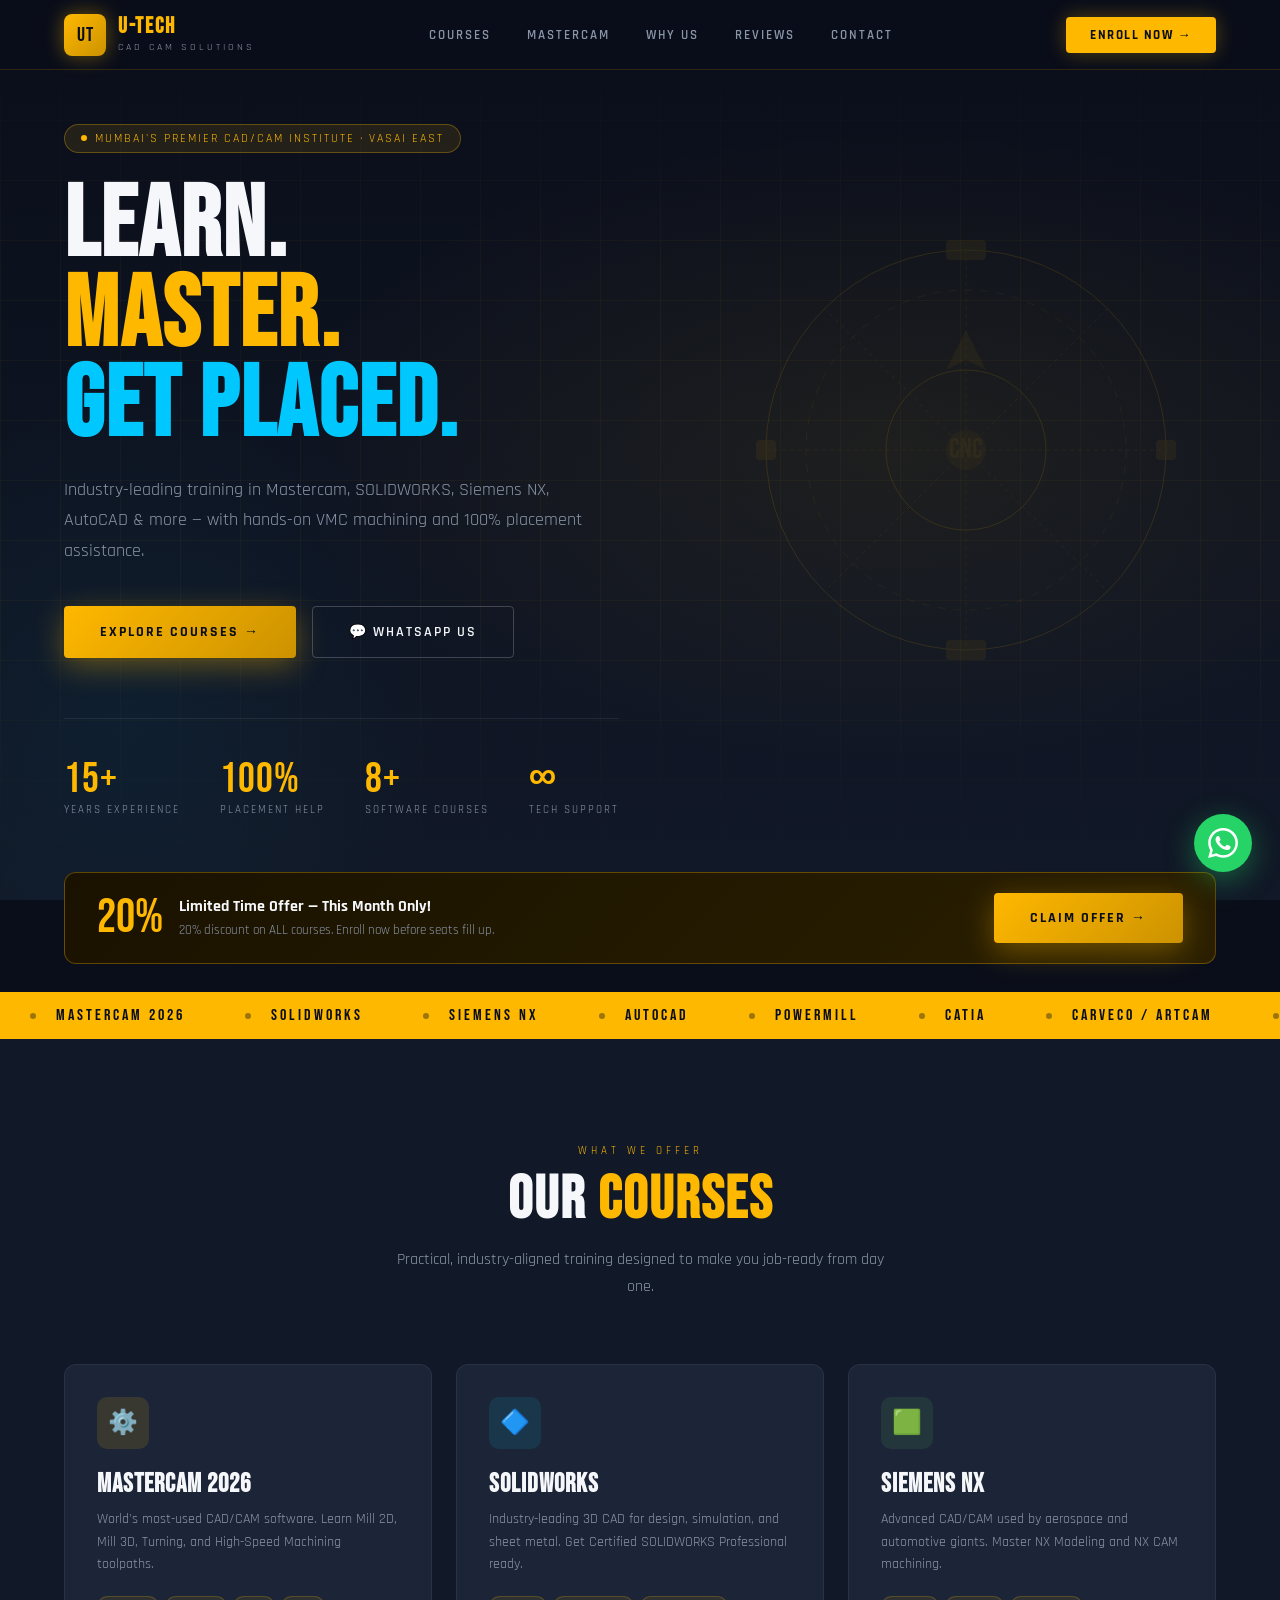
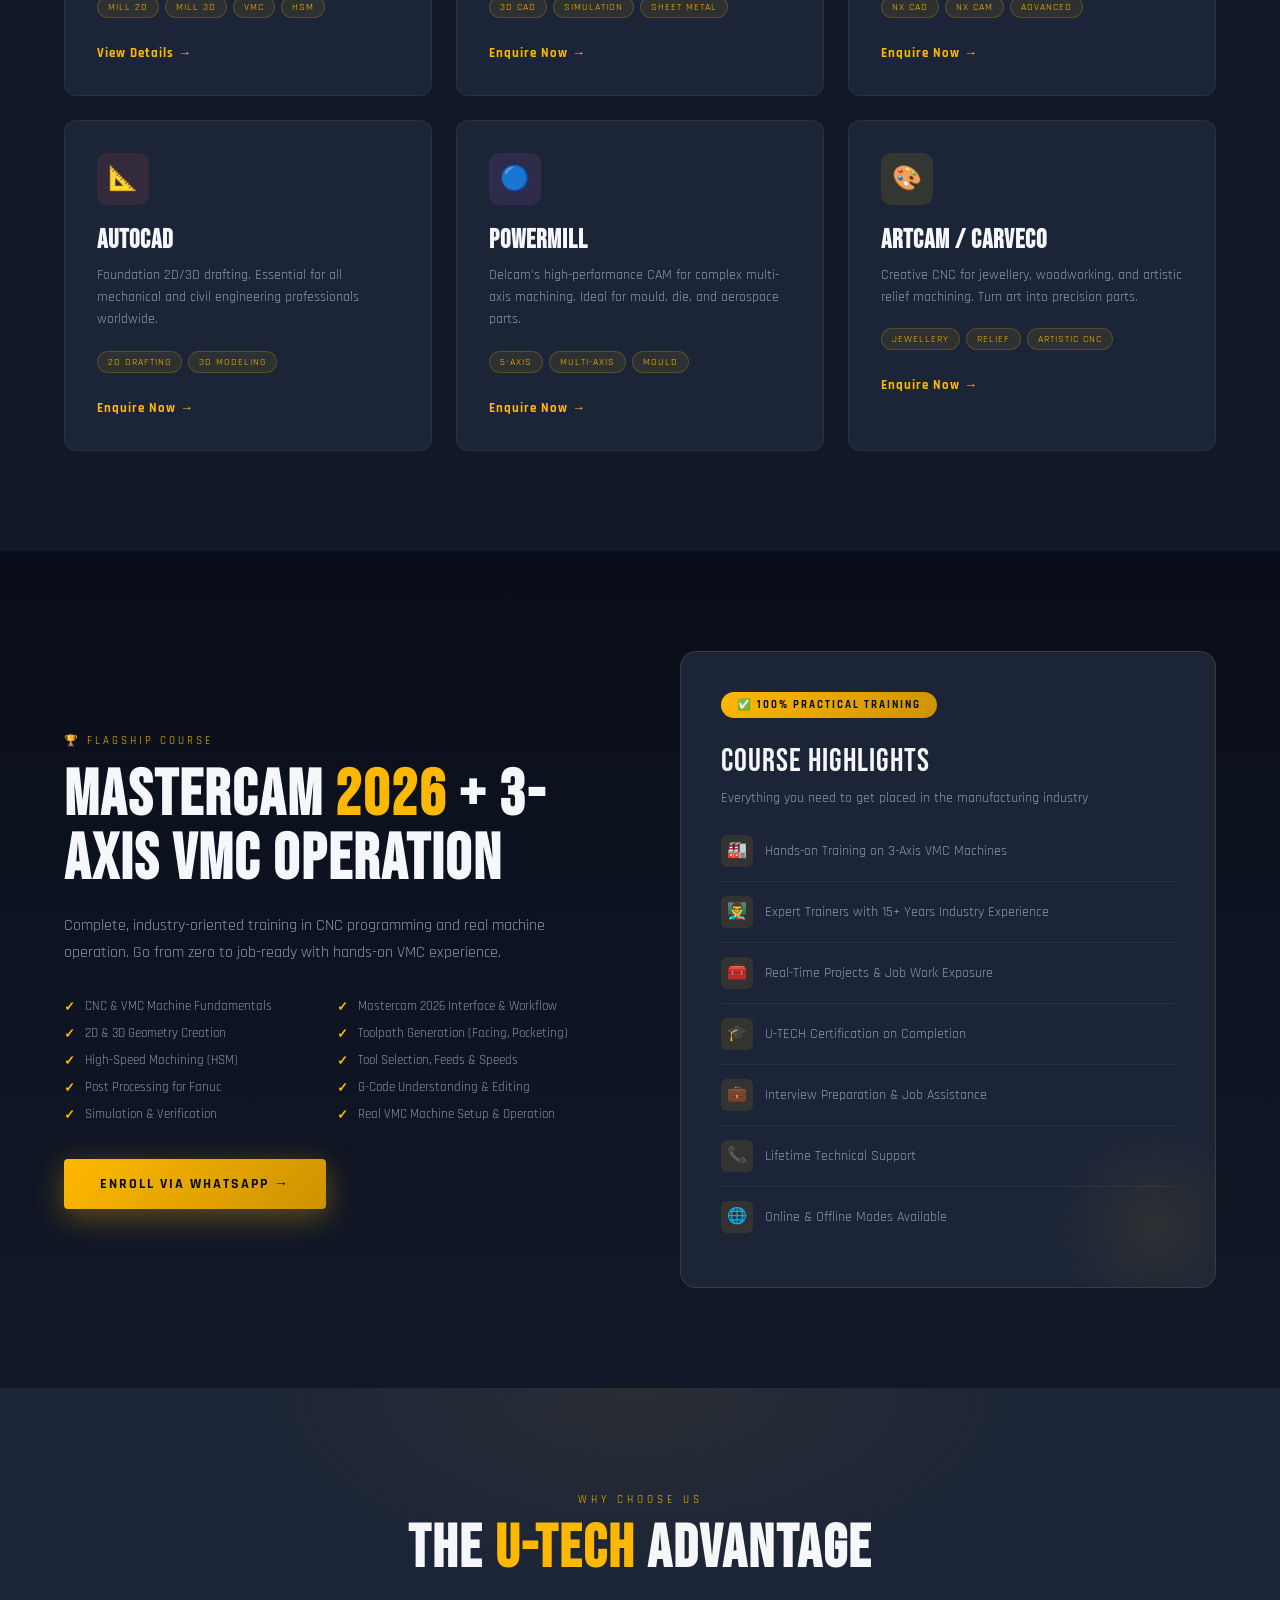
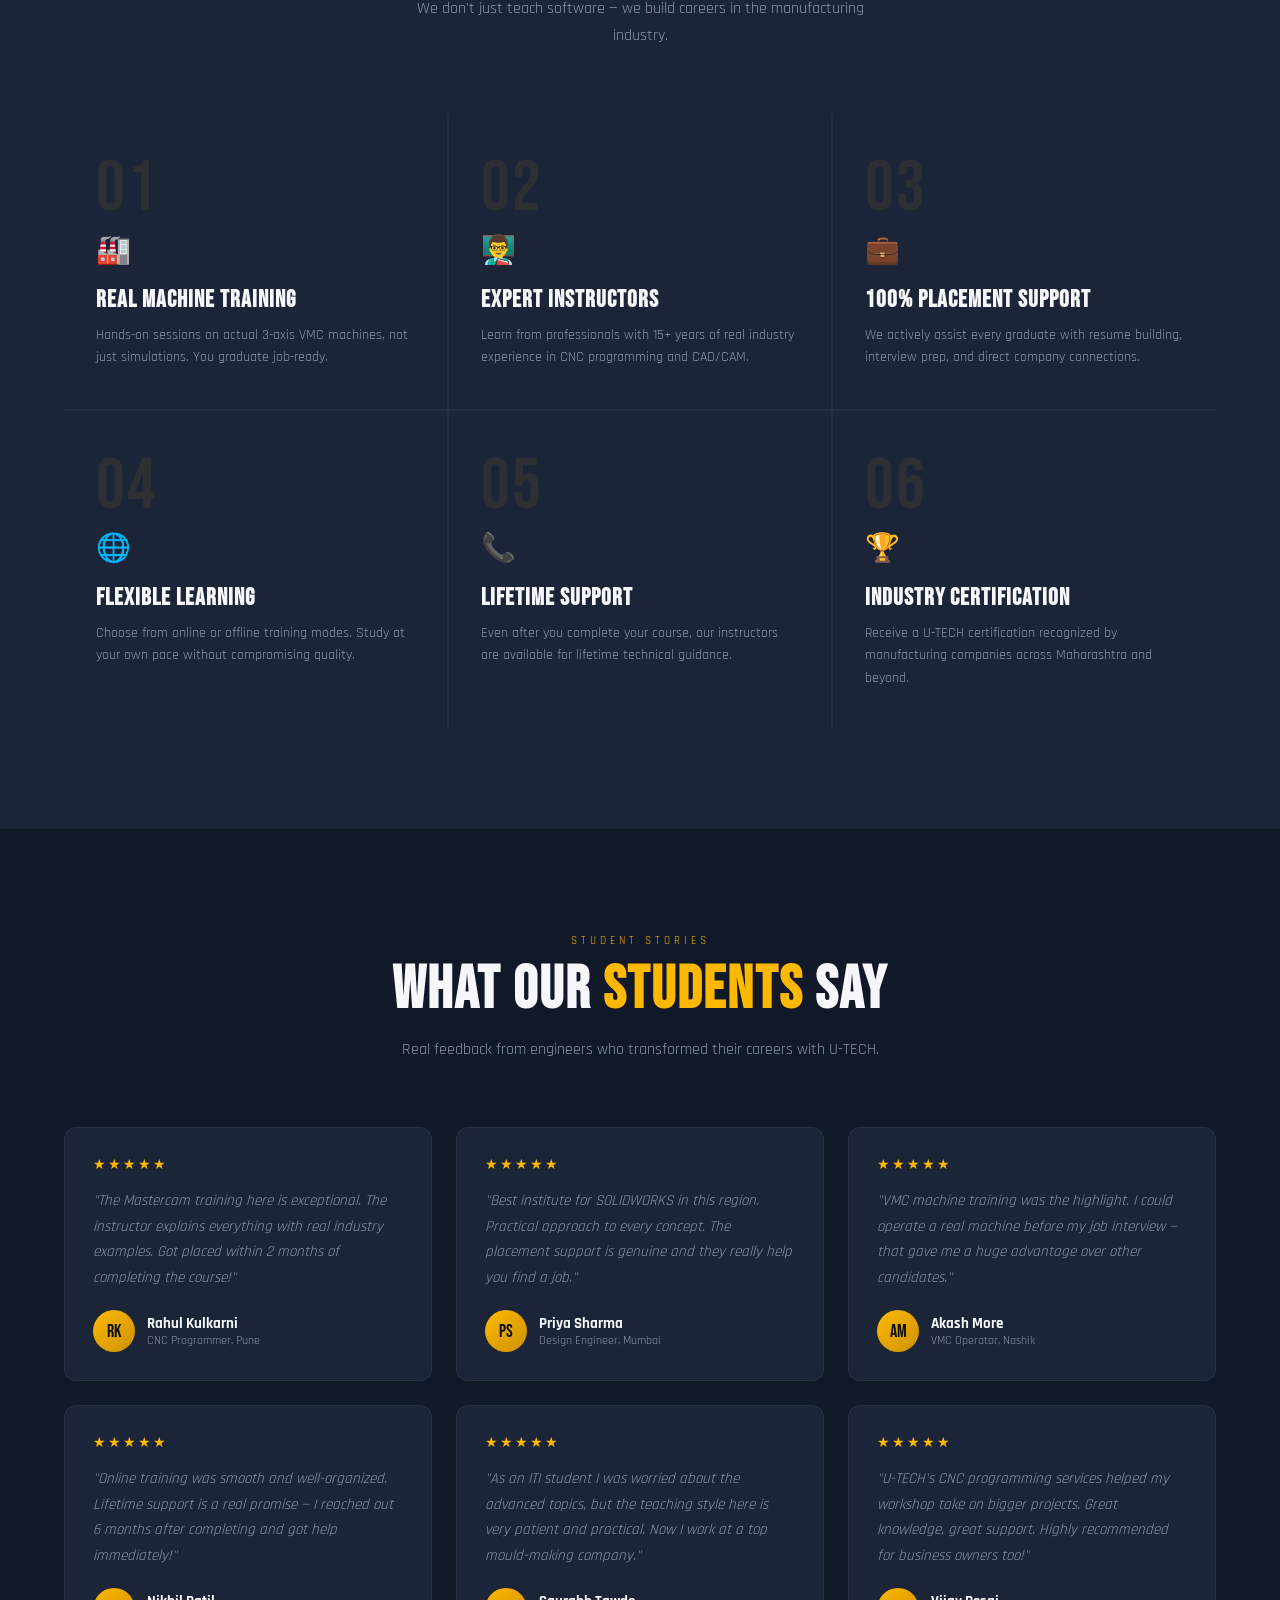
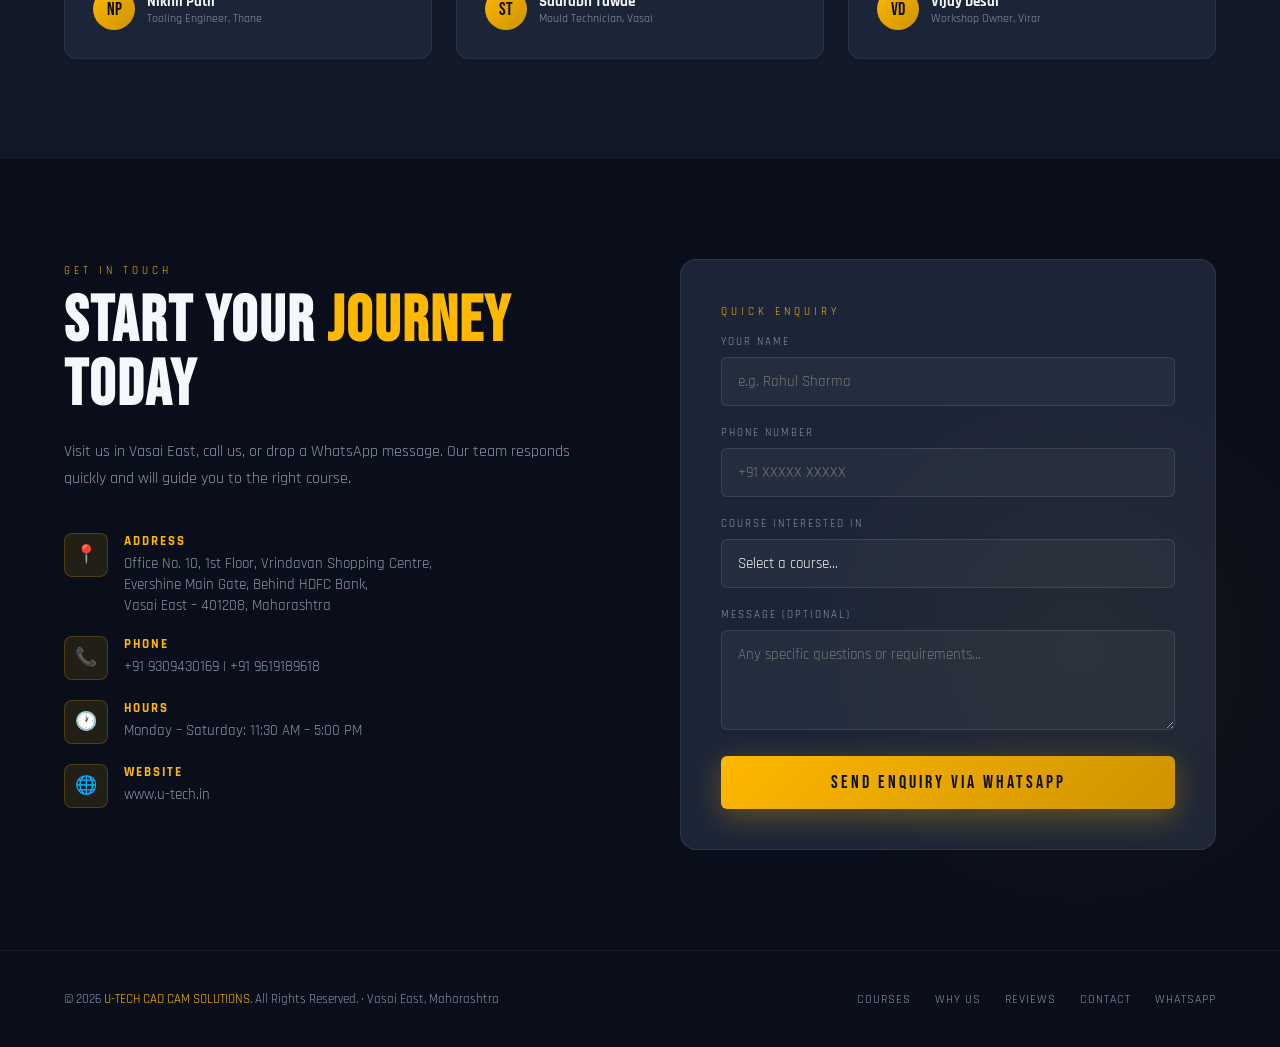
==== index.html @ 28b15235 "Add files via upload" ====
<!DOCTYPE html>
<html lang="en">
<head>
<meta charset="UTF-8">
<meta name="viewport" content="width=device-width, initial-scale=1.0">
<title>U-TECH CAD CAM SOLUTIONS | Learn. Master. Get Placed.</title>
<link href="https://fonts.googleapis.com/css2?family=Bebas+Neue&family=Rajdhani:wght@400;500;600;700&family=Inter:wght@300;400;500&display=swap" rel="stylesheet">
<style>
  :root {
    --gold: #FFB800;
    --gold-light: #FFD460;
    --gold-dark: #CC9200;
    --navy: #0A0E1A;
    --navy-mid: #111827;
    --navy-light: #1C2537;
    --steel: #2A3550;
    --white: #F5F7FA;
    --gray: #8A96A8;
    --accent: #00C8FF;
  }

  *, *::before, *::after { margin: 0; padding: 0; box-sizing: border-box; }

  html { scroll-behavior: smooth; }

  body {
    background: var(--navy);
    color: var(--white);
    font-family: 'Rajdhani', sans-serif;
    overflow-x: hidden;
  }

  /* ── NOISE OVERLAY ── */
  body::before {
    content: '';
    position: fixed;
    inset: 0;
    background-image: url("data:image/svg+xml,%3Csvg viewBox='0 0 200 200' xmlns='http://www.w3.org/2000/svg'%3E%3Cfilter id='n'%3E%3CfeTurbulence type='fractalNoise' baseFrequency='0.9' numOctaves='4' stitchTiles='stitch'/%3E%3C/filter%3E%3Crect width='100%25' height='100%25' filter='url(%23n)' opacity='0.04'/%3E%3C/svg%3E");
    pointer-events: none;
    z-index: 0;
    opacity: 0.4;
  }

  /* ── NAV ── */
  nav {
    position: fixed;
    top: 0; left: 0; right: 0;
    z-index: 1000;
    display: flex;
    align-items: center;
    justify-content: space-between;
    padding: 0 5%;
    height: 70px;
    background: rgba(10,14,26,0.92);
    backdrop-filter: blur(16px);
    border-bottom: 1px solid rgba(255,184,0,0.15);
  }

  .nav-logo {
    display: flex;
    align-items: center;
    gap: 12px;
    text-decoration: none;
  }

  .logo-icon {
    width: 42px; height: 42px;
    background: linear-gradient(135deg, var(--gold), var(--gold-dark));
    border-radius: 8px;
    display: flex; align-items: center; justify-content: center;
    font-family: 'Bebas Neue', sans-serif;
    font-size: 20px;
    color: var(--navy);
    letter-spacing: 1px;
    box-shadow: 0 0 20px rgba(255,184,0,0.4);
  }

  .logo-text { line-height: 1; }
  .logo-text strong {
    display: block;
    font-family: 'Bebas Neue', sans-serif;
    font-size: 22px;
    color: var(--gold);
    letter-spacing: 2px;
  }
  .logo-text span {
    font-size: 10px;
    color: var(--gray);
    letter-spacing: 3px;
    text-transform: uppercase;
  }

  .nav-links {
    display: flex;
    gap: 36px;
    list-style: none;
  }

  .nav-links a {
    color: var(--gray);
    text-decoration: none;
    font-size: 13px;
    font-weight: 600;
    letter-spacing: 2px;
    text-transform: uppercase;
    transition: color 0.3s;
    position: relative;
  }

  .nav-links a::after {
    content: '';
    position: absolute;
    bottom: -4px; left: 0; right: 0;
    height: 1px;
    background: var(--gold);
    transform: scaleX(0);
    transition: transform 0.3s;
  }

  .nav-links a:hover { color: var(--gold); }
  .nav-links a:hover::after { transform: scaleX(1); }

  .nav-cta {
    background: var(--gold);
    color: var(--navy);
    padding: 10px 24px;
    border-radius: 4px;
    font-weight: 700;
    font-size: 13px;
    letter-spacing: 1.5px;
    text-transform: uppercase;
    text-decoration: none;
    transition: all 0.3s;
    box-shadow: 0 0 20px rgba(255,184,0,0.3);
  }
  .nav-cta:hover {
    background: var(--gold-light);
    box-shadow: 0 0 30px rgba(255,184,0,0.5);
    transform: translateY(-1px);
  }

  /* ── HERO ── */
  .hero {
    min-height: 100vh;
    display: flex;
    align-items: center;
    position: relative;
    overflow: hidden;
    padding: 100px 5% 60px;
  }

  .hero-bg {
    position: absolute;
    inset: 0;
    background:
      radial-gradient(ellipse 80% 60% at 70% 50%, rgba(255,184,0,0.07) 0%, transparent 60%),
      radial-gradient(ellipse 50% 80% at 10% 80%, rgba(0,200,255,0.05) 0%, transparent 50%),
      linear-gradient(180deg, var(--navy) 0%, var(--navy-mid) 100%);
  }

  .hero-grid {
    position: absolute;
    inset: 0;
    background-image:
      linear-gradient(rgba(255,184,0,0.04) 1px, transparent 1px),
      linear-gradient(90deg, rgba(255,184,0,0.04) 1px, transparent 1px);
    background-size: 60px 60px;
    mask-image: linear-gradient(180deg, transparent 0%, black 30%, black 70%, transparent 100%);
  }

  /* Floating CNC shape */
  .hero-shape {
    position: absolute;
    right: 5%;
    top: 50%;
    transform: translateY(-50%);
    width: 500px;
    height: 500px;
    opacity: 0.12;
    animation: floatShape 8s ease-in-out infinite;
  }

  @keyframes floatShape {
    0%, 100% { transform: translateY(-50%) rotate(0deg); }
    50% { transform: translateY(-53%) rotate(2deg); }
  }

  .hero-content { position: relative; z-index: 2; max-width: 700px; }

  .hero-badge {
    display: inline-flex;
    align-items: center;
    gap: 8px;
    background: rgba(255,184,0,0.1);
    border: 1px solid rgba(255,184,0,0.3);
    padding: 6px 16px;
    border-radius: 100px;
    font-size: 12px;
    color: var(--gold);
    letter-spacing: 2px;
    text-transform: uppercase;
    margin-bottom: 28px;
    animation: fadeSlideUp 0.8s ease both;
  }

  .badge-dot {
    width: 6px; height: 6px;
    background: var(--gold);
    border-radius: 50%;
    animation: pulse 2s ease infinite;
  }

  @keyframes pulse {
    0%, 100% { opacity: 1; transform: scale(1); }
    50% { opacity: 0.5; transform: scale(1.5); }
  }

  .hero h1 {
    font-family: 'Bebas Neue', sans-serif;
    font-size: clamp(56px, 8vw, 100px);
    line-height: 0.9;
    letter-spacing: 2px;
    margin-bottom: 24px;
    animation: fadeSlideUp 0.8s 0.2s ease both;
  }

  .hero h1 .line-gold { color: var(--gold); }
  .hero h1 .line-accent { color: var(--accent); }

  .hero-sub {
    font-size: 18px;
    font-weight: 400;
    color: var(--gray);
    line-height: 1.7;
    max-width: 520px;
    margin-bottom: 40px;
    animation: fadeSlideUp 0.8s 0.4s ease both;
  }

  .hero-actions {
    display: flex;
    gap: 16px;
    flex-wrap: wrap;
    animation: fadeSlideUp 0.8s 0.6s ease both;
  }

  .btn-primary {
    background: linear-gradient(135deg, var(--gold), var(--gold-dark));
    color: var(--navy);
    padding: 16px 36px;
    border-radius: 4px;
    font-weight: 700;
    font-size: 14px;
    letter-spacing: 2px;
    text-transform: uppercase;
    text-decoration: none;
    transition: all 0.3s;
    box-shadow: 0 8px 30px rgba(255,184,0,0.35);
    display: inline-flex;
    align-items: center;
    gap: 8px;
  }

  .btn-primary:hover {
    transform: translateY(-2px);
    box-shadow: 0 12px 40px rgba(255,184,0,0.5);
  }

  .btn-outline {
    border: 1px solid rgba(255,255,255,0.2);
    color: var(--white);
    padding: 16px 36px;
    border-radius: 4px;
    font-weight: 600;
    font-size: 14px;
    letter-spacing: 2px;
    text-transform: uppercase;
    text-decoration: none;
    transition: all 0.3s;
    display: inline-flex;
    align-items: center;
    gap: 8px;
  }

  .btn-outline:hover {
    border-color: var(--gold);
    color: var(--gold);
    transform: translateY(-2px);
  }

  .hero-stats {
    display: flex;
    gap: 40px;
    margin-top: 60px;
    padding-top: 40px;
    border-top: 1px solid rgba(255,255,255,0.08);
    animation: fadeSlideUp 0.8s 0.8s ease both;
  }

  .stat { line-height: 1; }
  .stat-num {
    font-family: 'Bebas Neue', sans-serif;
    font-size: 42px;
    color: var(--gold);
    letter-spacing: 1px;
  }
  .stat-label {
    font-size: 11px;
    color: var(--gray);
    letter-spacing: 2px;
    text-transform: uppercase;
    margin-top: 4px;
  }

  @keyframes fadeSlideUp {
    from { opacity: 0; transform: translateY(30px); }
    to { opacity: 1; transform: translateY(0); }
  }

  /* ── MARQUEE ── */
  .marquee-bar {
    background: var(--gold);
    padding: 14px 0;
    overflow: hidden;
    position: relative;
    z-index: 1;
  }

  .marquee-track {
    display: flex;
    gap: 0;
    animation: marquee 20s linear infinite;
    width: max-content;
  }

  .marquee-item {
    display: flex;
    align-items: center;
    gap: 20px;
    padding: 0 30px;
    font-family: 'Bebas Neue', sans-serif;
    font-size: 16px;
    color: var(--navy);
    letter-spacing: 3px;
    white-space: nowrap;
  }

  .marquee-dot { width: 6px; height: 6px; background: var(--navy); border-radius: 50%; opacity: 0.4; }

  @keyframes marquee {
    from { transform: translateX(0); }
    to { transform: translateX(-50%); }
  }

  /* ── SECTION BASE ── */
  section { position: relative; z-index: 1; }

  .section-header {
    text-align: center;
    margin-bottom: 64px;
  }

  .section-tag {
    display: inline-block;
    font-size: 11px;
    letter-spacing: 4px;
    text-transform: uppercase;
    color: var(--gold);
    margin-bottom: 12px;
  }

  .section-title {
    font-family: 'Bebas Neue', sans-serif;
    font-size: clamp(36px, 5vw, 60px);
    letter-spacing: 2px;
    line-height: 1;
  }

  .section-title span { color: var(--gold); }

  .section-sub {
    font-size: 16px;
    color: var(--gray);
    max-width: 500px;
    margin: 16px auto 0;
    line-height: 1.7;
  }

  /* ── COURSES ── */
  #courses {
    padding: 100px 5%;
    background: var(--navy-mid);
  }

  .courses-grid {
    display: grid;
    grid-template-columns: repeat(auto-fill, minmax(320px, 1fr));
    gap: 24px;
  }

  .course-card {
    background: var(--navy-light);
    border: 1px solid rgba(255,255,255,0.06);
    border-radius: 12px;
    padding: 32px;
    transition: all 0.4s;
    position: relative;
    overflow: hidden;
    cursor: pointer;
  }

  .course-card::before {
    content: '';
    position: absolute;
    top: 0; left: 0; right: 0;
    height: 2px;
    background: linear-gradient(90deg, var(--gold), var(--accent));
    transform: scaleX(0);
    transform-origin: left;
    transition: transform 0.4s;
  }

  .course-card:hover {
    border-color: rgba(255,184,0,0.2);
    transform: translateY(-6px);
    box-shadow: 0 20px 60px rgba(0,0,0,0.4);
  }

  .course-card:hover::before { transform: scaleX(1); }

  .course-icon {
    width: 52px; height: 52px;
    border-radius: 10px;
    display: flex; align-items: center; justify-content: center;
    font-size: 24px;
    margin-bottom: 20px;
  }

  .course-card h3 {
    font-family: 'Bebas Neue', sans-serif;
    font-size: 26px;
    letter-spacing: 1px;
    margin-bottom: 8px;
    color: var(--white);
  }

  .course-card p {
    font-size: 14px;
    color: var(--gray);
    line-height: 1.6;
    margin-bottom: 20px;
  }

  .course-tags {
    display: flex;
    flex-wrap: wrap;
    gap: 6px;
    margin-bottom: 24px;
  }

  .tag {
    font-size: 10px;
    letter-spacing: 1px;
    padding: 4px 10px;
    border-radius: 100px;
    background: rgba(255,184,0,0.08);
    color: var(--gold);
    border: 1px solid rgba(255,184,0,0.2);
    text-transform: uppercase;
  }

  .course-link {
    display: inline-flex;
    align-items: center;
    gap: 6px;
    font-size: 13px;
    font-weight: 700;
    color: var(--gold);
    text-decoration: none;
    letter-spacing: 1px;
    transition: gap 0.3s;
  }

  .course-link:hover { gap: 10px; }

  /* ── FEATURED COURSE ── */
  #featured {
    padding: 100px 5%;
    background: linear-gradient(180deg, var(--navy) 0%, var(--navy-mid) 100%);
  }

  .featured-inner {
    display: grid;
    grid-template-columns: 1fr 1fr;
    gap: 80px;
    align-items: center;
  }

  .featured-left { }

  .featured-label {
    display: inline-flex;
    align-items: center;
    gap: 8px;
    font-size: 11px;
    letter-spacing: 3px;
    color: var(--gold);
    text-transform: uppercase;
    margin-bottom: 16px;
  }

  .featured-left h2 {
    font-family: 'Bebas Neue', sans-serif;
    font-size: clamp(40px, 5vw, 64px);
    line-height: 1;
    letter-spacing: 2px;
    margin-bottom: 20px;
  }

  .featured-left h2 span { color: var(--gold); }

  .featured-left p {
    font-size: 16px;
    color: var(--gray);
    line-height: 1.7;
    margin-bottom: 32px;
  }

  .curriculum {
    display: grid;
    grid-template-columns: 1fr 1fr;
    gap: 10px;
    margin-bottom: 36px;
  }

  .curr-item {
    display: flex;
    align-items: flex-start;
    gap: 10px;
    font-size: 13px;
    color: var(--gray);
  }

  .curr-item::before {
    content: '✓';
    color: var(--gold);
    font-weight: 700;
    flex-shrink: 0;
    margin-top: 1px;
  }

  .featured-right {
    position: relative;
  }

  .feature-card-big {
    background: var(--navy-light);
    border: 1px solid rgba(255,184,0,0.15);
    border-radius: 16px;
    padding: 40px;
    position: relative;
    overflow: hidden;
  }

  .feature-card-big::after {
    content: '';
    position: absolute;
    bottom: -40px; right: -40px;
    width: 200px; height: 200px;
    background: radial-gradient(circle, rgba(255,184,0,0.08) 0%, transparent 70%);
    border-radius: 50%;
  }

  .fcb-badge {
    display: inline-block;
    background: linear-gradient(135deg, var(--gold), var(--gold-dark));
    color: var(--navy);
    font-size: 11px;
    font-weight: 700;
    letter-spacing: 2px;
    padding: 6px 16px;
    border-radius: 100px;
    margin-bottom: 24px;
    text-transform: uppercase;
  }

  .fcb-title {
    font-family: 'Bebas Neue', sans-serif;
    font-size: 32px;
    letter-spacing: 1px;
    margin-bottom: 8px;
  }

  .fcb-sub {
    font-size: 14px;
    color: var(--gray);
    margin-bottom: 28px;
  }

  .features-list { list-style: none; display: flex; flex-direction: column; gap: 14px; }

  .features-list li {
    display: flex;
    align-items: center;
    gap: 12px;
    font-size: 14px;
    color: var(--gray);
    padding-bottom: 14px;
    border-bottom: 1px solid rgba(255,255,255,0.05);
  }

  .features-list li:last-child { border-bottom: none; }

  .feat-icon {
    width: 32px; height: 32px;
    background: rgba(255,184,0,0.1);
    border-radius: 6px;
    display: flex; align-items: center; justify-content: center;
    font-size: 16px;
    flex-shrink: 0;
  }

  /* ── WHY US ── */
  #why {
    padding: 100px 5%;
    background: var(--navy-light);
    position: relative;
    overflow: hidden;
  }

  #why::before {
    content: '';
    position: absolute;
    top: -200px; left: 50%;
    transform: translateX(-50%);
    width: 800px; height: 400px;
    background: radial-gradient(ellipse, rgba(255,184,0,0.06) 0%, transparent 70%);
    pointer-events: none;
  }

  .why-grid {
    display: grid;
    grid-template-columns: repeat(3, 1fr);
    gap: 2px;
    background: rgba(255,255,255,0.04);
    border-radius: 16px;
    overflow: hidden;
  }

  .why-item {
    background: var(--navy-light);
    padding: 40px 32px;
    transition: background 0.3s;
    position: relative;
  }

  .why-item:hover { background: var(--steel); }

  .why-num {
    font-family: 'Bebas Neue', sans-serif;
    font-size: 72px;
    color: rgba(255,184,0,0.08);
    line-height: 1;
    margin-bottom: 8px;
    letter-spacing: 2px;
  }

  .why-icon { font-size: 28px; margin-bottom: 16px; display: block; }

  .why-item h3 {
    font-family: 'Bebas Neue', sans-serif;
    font-size: 24px;
    letter-spacing: 1px;
    margin-bottom: 10px;
    color: var(--white);
  }

  .why-item p { font-size: 14px; color: var(--gray); line-height: 1.6; }

  /* ── TESTIMONIALS ── */
  #reviews {
    padding: 100px 5%;
    background: var(--navy-mid);
  }

  .reviews-grid {
    display: grid;
    grid-template-columns: repeat(auto-fill, minmax(300px, 1fr));
    gap: 24px;
  }

  .review-card {
    background: var(--navy-light);
    border: 1px solid rgba(255,255,255,0.06);
    border-radius: 12px;
    padding: 28px;
    transition: all 0.3s;
  }

  .review-card:hover {
    border-color: rgba(255,184,0,0.15);
    transform: translateY(-4px);
  }

  .review-stars { color: var(--gold); font-size: 14px; margin-bottom: 14px; letter-spacing: 2px; }

  .review-text {
    font-size: 15px;
    color: var(--gray);
    line-height: 1.7;
    margin-bottom: 20px;
    font-style: italic;
  }

  .reviewer {
    display: flex;
    align-items: center;
    gap: 12px;
  }

  .reviewer-avatar {
    width: 42px; height: 42px;
    border-radius: 50%;
    background: linear-gradient(135deg, var(--gold), var(--gold-dark));
    display: flex; align-items: center; justify-content: center;
    font-family: 'Bebas Neue', sans-serif;
    font-size: 18px;
    color: var(--navy);
    flex-shrink: 0;
  }

  .reviewer-name { font-weight: 700; font-size: 15px; }
  .reviewer-role { font-size: 12px; color: var(--gray); }

  /* ── CONTACT ── */
  #contact {
    padding: 100px 5%;
    background: var(--navy);
    position: relative;
    overflow: hidden;
  }

  #contact::before {
    content: '';
    position: absolute;
    bottom: 0; right: -100px;
    width: 600px; height: 600px;
    background: radial-gradient(circle, rgba(255,184,0,0.04) 0%, transparent 70%);
    pointer-events: none;
  }

  .contact-inner {
    display: grid;
    grid-template-columns: 1fr 1fr;
    gap: 80px;
    align-items: start;
  }

  .contact-left h2 {
    font-family: 'Bebas Neue', sans-serif;
    font-size: clamp(40px, 5vw, 64px);
    line-height: 1;
    letter-spacing: 2px;
    margin-bottom: 20px;
  }

  .contact-left h2 span { color: var(--gold); }

  .contact-left p {
    font-size: 16px;
    color: var(--gray);
    line-height: 1.7;
    margin-bottom: 40px;
  }

  .contact-details { display: flex; flex-direction: column; gap: 20px; }

  .contact-item {
    display: flex;
    align-items: flex-start;
    gap: 16px;
  }

  .contact-item-icon {
    width: 44px; height: 44px;
    background: rgba(255,184,0,0.1);
    border: 1px solid rgba(255,184,0,0.2);
    border-radius: 8px;
    display: flex; align-items: center; justify-content: center;
    font-size: 18px;
    flex-shrink: 0;
  }

  .contact-item-text strong {
    display: block;
    font-size: 13px;
    letter-spacing: 2px;
    text-transform: uppercase;
    color: var(--gold);
    margin-bottom: 4px;
  }

  .contact-item-text span {
    font-size: 15px;
    color: var(--gray);
  }

  .contact-form-box {
    background: var(--navy-light);
    border: 1px solid rgba(255,255,255,0.08);
    border-radius: 16px;
    padding: 40px;
  }

  .form-group { margin-bottom: 20px; }

  .form-group label {
    display: block;
    font-size: 11px;
    letter-spacing: 2px;
    text-transform: uppercase;
    color: var(--gray);
    margin-bottom: 8px;
  }

  .form-group input,
  .form-group select,
  .form-group textarea {
    width: 100%;
    background: rgba(255,255,255,0.04);
    border: 1px solid rgba(255,255,255,0.1);
    border-radius: 6px;
    padding: 14px 16px;
    color: var(--white);
    font-family: 'Rajdhani', sans-serif;
    font-size: 15px;
    outline: none;
    transition: border-color 0.3s;
    appearance: none;
  }

  .form-group input:focus,
  .form-group select:focus,
  .form-group textarea:focus {
    border-color: var(--gold);
  }

  .form-group select option { background: var(--navy-mid); }

  .form-group textarea { resize: vertical; min-height: 100px; }

  .form-submit {
    width: 100%;
    background: linear-gradient(135deg, var(--gold), var(--gold-dark));
    color: var(--navy);
    border: none;
    padding: 16px;
    border-radius: 6px;
    font-family: 'Bebas Neue', sans-serif;
    font-size: 18px;
    letter-spacing: 3px;
    cursor: pointer;
    transition: all 0.3s;
    box-shadow: 0 8px 30px rgba(255,184,0,0.3);
  }

  .form-submit:hover {
    transform: translateY(-2px);
    box-shadow: 0 12px 40px rgba(255,184,0,0.5);
  }

  /* ── WHATSAPP FLOAT ── */
  .wa-float {
    position: fixed;
    bottom: 28px; right: 28px;
    z-index: 999;
    width: 58px; height: 58px;
    background: #25D366;
    border-radius: 50%;
    display: flex; align-items: center; justify-content: center;
    box-shadow: 0 8px 30px rgba(37,211,102,0.4);
    text-decoration: none;
    transition: all 0.3s;
    animation: waPulse 2s ease infinite;
  }

  .wa-float:hover {
    transform: scale(1.1);
    box-shadow: 0 12px 40px rgba(37,211,102,0.6);
  }

  @keyframes waPulse {
    0%, 100% { box-shadow: 0 8px 30px rgba(37,211,102,0.4); }
    50% { box-shadow: 0 8px 40px rgba(37,211,102,0.7); }
  }

  .wa-float svg { width: 30px; height: 30px; fill: white; }

  /* ── OFFER BANNER ── */
  .offer-banner {
    background: linear-gradient(135deg, #1a1200, #2a1f00);
    border: 1px solid rgba(255,184,0,0.3);
    border-radius: 12px;
    padding: 20px 32px;
    display: flex;
    align-items: center;
    justify-content: space-between;
    gap: 20px;
    margin: 0 5% 0;
    position: relative;
    z-index: 2;
    transform: translateY(-28px);
    flex-wrap: wrap;
  }

  .offer-text {
    display: flex;
    align-items: center;
    gap: 16px;
  }

  .offer-pct {
    font-family: 'Bebas Neue', sans-serif;
    font-size: 48px;
    color: var(--gold);
    line-height: 1;
  }

  .offer-desc strong {
    display: block;
    font-size: 16px;
    font-weight: 700;
    margin-bottom: 2px;
  }

  .offer-desc span { font-size: 13px; color: var(--gray); }

  /* ── FOOTER ── */
  footer {
    background: var(--navy);
    border-top: 1px solid rgba(255,255,255,0.06);
    padding: 40px 5%;
    display: flex;
    align-items: center;
    justify-content: space-between;
    flex-wrap: wrap;
    gap: 20px;
  }

  .footer-copy { font-size: 13px; color: var(--gray); }
  .footer-copy span { color: var(--gold); }

  .footer-links {
    display: flex;
    gap: 24px;
  }

  .footer-links a {
    font-size: 12px;
    color: var(--gray);
    text-decoration: none;
    letter-spacing: 1px;
    text-transform: uppercase;
    transition: color 0.3s;
  }

  .footer-links a:hover { color: var(--gold); }

  /* ── RESPONSIVE ── */
  @media (max-width: 900px) {
    .nav-links { display: none; }
    .featured-inner, .contact-inner { grid-template-columns: 1fr; gap: 40px; }
    .why-grid { grid-template-columns: 1fr; }
    .hero-shape { display: none; }
    .hero-stats { gap: 24px; }
    .curriculum { grid-template-columns: 1fr; }
    .offer-banner { flex-direction: column; text-align: center; }
  }
</style>
</head>
<body>

<!-- NAV -->
<nav>
  <a href="#" class="nav-logo">
    <div class="logo-icon">UT</div>
    <div class="logo-text">
      <strong>U-TECH</strong>
      <span>CAD CAM Solutions</span>
    </div>
  </a>
  <ul class="nav-links">
    <li><a href="#courses">Courses</a></li>
    <li><a href="#featured">Mastercam</a></li>
    <li><a href="#why">Why Us</a></li>
    <li><a href="#reviews">Reviews</a></li>
    <li><a href="#contact">Contact</a></li>
  </ul>
  <a href="https://wa.me/919619189618" class="nav-cta">Enroll Now →</a>
</nav>

<!-- HERO -->
<section class="hero">
  <div class="hero-bg"></div>
  <div class="hero-grid"></div>

  <!-- Decorative CNC gear SVG -->
  <svg class="hero-shape" viewBox="0 0 500 500" fill="none" xmlns="http://www.w3.org/2000/svg">
    <circle cx="250" cy="250" r="200" stroke="#FFB800" stroke-width="1"/>
    <circle cx="250" cy="250" r="160" stroke="#FFB800" stroke-width="0.5" stroke-dasharray="8 8"/>
    <circle cx="250" cy="250" r="80" stroke="#FFB800" stroke-width="1"/>
    <circle cx="250" cy="250" r="20" fill="#FFB800" opacity="0.3"/>
    <line x1="250" y1="50" x2="250" y2="450" stroke="#FFB800" stroke-width="0.5" stroke-dasharray="4 4"/>
    <line x1="50" y1="250" x2="450" y2="250" stroke="#FFB800" stroke-width="0.5" stroke-dasharray="4 4"/>
    <line x1="108" y1="108" x2="392" y2="392" stroke="#FFB800" stroke-width="0.5" stroke-dasharray="4 4"/>
    <line x1="392" y1="108" x2="108" y2="392" stroke="#FFB800" stroke-width="0.5" stroke-dasharray="4 4"/>
    <rect x="230" y="40" width="40" height="20" rx="4" fill="#FFB800" opacity="0.5"/>
    <rect x="230" y="440" width="40" height="20" rx="4" fill="#FFB800" opacity="0.5"/>
    <rect x="40" y="240" width="20" height="20" rx="4" fill="#FFB800" opacity="0.5"/>
    <rect x="440" y="240" width="20" height="20" rx="4" fill="#FFB800" opacity="0.5"/>
    <polygon points="250,130 270,170 250,160 230,170" fill="#FFB800" opacity="0.4"/>
    <text x="250" y="258" text-anchor="middle" font-family="Bebas Neue" font-size="28" fill="#FFB800" opacity="0.5">CNC</text>
  </svg>

  <div class="hero-content">
    <div class="hero-badge">
      <div class="badge-dot"></div>
      Mumbai's Premier CAD/CAM Institute · Vasai East
    </div>
    <h1>
      Learn.<br>
      <span class="line-gold">Master.</span><br>
      <span class="line-accent">Get Placed.</span>
    </h1>
    <p class="hero-sub">
      Industry-leading training in Mastercam, SOLIDWORKS, Siemens NX, AutoCAD & more —
      with hands-on VMC machining and 100% placement assistance.
    </p>
    <div class="hero-actions">
      <a href="#courses" class="btn-primary">Explore Courses →</a>
      <a href="https://wa.me/919619189618" class="btn-outline">💬 WhatsApp Us</a>
    </div>
    <div class="hero-stats">
      <div class="stat">
        <div class="stat-num">15+</div>
        <div class="stat-label">Years Experience</div>
      </div>
      <div class="stat">
        <div class="stat-num">100%</div>
        <div class="stat-label">Placement Help</div>
      </div>
      <div class="stat">
        <div class="stat-num">8+</div>
        <div class="stat-label">Software Courses</div>
      </div>
      <div class="stat">
        <div class="stat-num">∞</div>
        <div class="stat-label">Tech Support</div>
      </div>
    </div>
  </div>
</section>

<!-- OFFER BANNER -->
<div class="offer-banner">
  <div class="offer-text">
    <div class="offer-pct">20%</div>
    <div class="offer-desc">
      <strong>Limited Time Offer — This Month Only!</strong>
      <span>20% discount on ALL courses. Enroll now before seats fill up.</span>
    </div>
  </div>
  <a href="https://wa.me/919619189618" class="btn-primary">Claim Offer →</a>
</div>

<!-- MARQUEE -->
<div class="marquee-bar">
  <div class="marquee-track">
    <div class="marquee-item"><span class="marquee-dot"></span> MASTERCAM 2026</div>
    <div class="marquee-item"><span class="marquee-dot"></span> SOLIDWORKS</div>
    <div class="marquee-item"><span class="marquee-dot"></span> SIEMENS NX</div>
    <div class="marquee-item"><span class="marquee-dot"></span> AUTOCAD</div>
    <div class="marquee-item"><span class="marquee-dot"></span> POWERMILL</div>
    <div class="marquee-item"><span class="marquee-dot"></span> CATIA</div>
    <div class="marquee-item"><span class="marquee-dot"></span> CARVECO / ARTCAM</div>
    <div class="marquee-item"><span class="marquee-dot"></span> INVENTOR</div>
    <div class="marquee-item"><span class="marquee-dot"></span> VMC MACHINING</div>
    <div class="marquee-item"><span class="marquee-dot"></span> CNC PROGRAMMING</div>
    <!-- duplicate for seamless loop -->
    <div class="marquee-item"><span class="marquee-dot"></span> MASTERCAM 2026</div>
    <div class="marquee-item"><span class="marquee-dot"></span> SOLIDWORKS</div>
    <div class="marquee-item"><span class="marquee-dot"></span> SIEMENS NX</div>
    <div class="marquee-item"><span class="marquee-dot"></span> AUTOCAD</div>
    <div class="marquee-item"><span class="marquee-dot"></span> POWERMILL</div>
    <div class="marquee-item"><span class="marquee-dot"></span> CATIA</div>
    <div class="marquee-item"><span class="marquee-dot"></span> CARVECO / ARTCAM</div>
    <div class="marquee-item"><span class="marquee-dot"></span> INVENTOR</div>
    <div class="marquee-item"><span class="marquee-dot"></span> VMC MACHINING</div>
    <div class="marquee-item"><span class="marquee-dot"></span> CNC PROGRAMMING</div>
  </div>
</div>

<!-- COURSES -->
<section id="courses">
  <div class="section-header">
    <div class="section-tag">What We Offer</div>
    <h2 class="section-title">Our <span>Courses</span></h2>
    <p class="section-sub">Practical, industry-aligned training designed to make you job-ready from day one.</p>
  </div>
  <div class="courses-grid">

    <div class="course-card">
      <div class="course-icon" style="background:rgba(255,184,0,0.12);">⚙️</div>
      <h3>Mastercam 2026</h3>
      <p>World's most-used CAD/CAM software. Learn Mill 2D, Mill 3D, Turning, and High-Speed Machining toolpaths.</p>
      <div class="course-tags">
        <span class="tag">Mill 2D</span><span class="tag">Mill 3D</span><span class="tag">VMC</span><span class="tag">HSM</span>
      </div>
      <a href="#featured" class="course-link">View Details →</a>
    </div>

    <div class="course-card">
      <div class="course-icon" style="background:rgba(0,200,255,0.1);">🔷</div>
      <h3>SOLIDWORKS</h3>
      <p>Industry-leading 3D CAD for design, simulation, and sheet metal. Get Certified SOLIDWORKS Professional ready.</p>
      <div class="course-tags">
        <span class="tag">3D CAD</span><span class="tag">Simulation</span><span class="tag">Sheet Metal</span>
      </div>
      <a href="#contact" class="course-link">Enquire Now →</a>
    </div>

    <div class="course-card">
      <div class="course-icon" style="background:rgba(100,200,100,0.1);">🟩</div>
      <h3>Siemens NX</h3>
      <p>Advanced CAD/CAM used by aerospace and automotive giants. Master NX Modeling and NX CAM machining.</p>
      <div class="course-tags">
        <span class="tag">NX CAD</span><span class="tag">NX CAM</span><span class="tag">Advanced</span>
      </div>
      <a href="#contact" class="course-link">Enquire Now →</a>
    </div>

    <div class="course-card">
      <div class="course-icon" style="background:rgba(255,100,100,0.1);">📐</div>
      <h3>AutoCAD</h3>
      <p>Foundation 2D/3D drafting. Essential for all mechanical and civil engineering professionals worldwide.</p>
      <div class="course-tags">
        <span class="tag">2D Drafting</span><span class="tag">3D Modeling</span>
      </div>
      <a href="#contact" class="course-link">Enquire Now →</a>
    </div>

    <div class="course-card">
      <div class="course-icon" style="background:rgba(200,100,255,0.1);">🔵</div>
      <h3>PowerMill</h3>
      <p>Delcam's high-performance CAM for complex multi-axis machining. Ideal for mould, die, and aerospace parts.</p>
      <div class="course-tags">
        <span class="tag">5-Axis</span><span class="tag">Multi-Axis</span><span class="tag">Mould</span>
      </div>
      <a href="#contact" class="course-link">Enquire Now →</a>
    </div>

    <div class="course-card">
      <div class="course-icon" style="background:rgba(255,200,0,0.1);">🎨</div>
      <h3>ArtCAM / Carveco</h3>
      <p>Creative CNC for jewellery, woodworking, and artistic relief machining. Turn art into precision parts.</p>
      <div class="course-tags">
        <span class="tag">Jewellery</span><span class="tag">Relief</span><span class="tag">Artistic CNC</span>
      </div>
      <a href="#contact" class="course-link">Enquire Now →</a>
    </div>

  </div>
</section>

<!-- FEATURED COURSE -->
<section id="featured">
  <div class="featured-inner">
    <div class="featured-left">
      <div class="featured-label">🏆 Flagship Course</div>
      <h2>Mastercam <span>2026</span> + 3-Axis VMC Operation</h2>
      <p>Complete, industry-oriented training in CNC programming and real machine operation. Go from zero to job-ready with hands-on VMC experience.</p>
      <div class="curriculum">
        <div class="curr-item">CNC & VMC Machine Fundamentals</div>
        <div class="curr-item">Mastercam 2026 Interface & Workflow</div>
        <div class="curr-item">2D & 3D Geometry Creation</div>
        <div class="curr-item">Toolpath Generation (Facing, Pocketing)</div>
        <div class="curr-item">High-Speed Machining (HSM)</div>
        <div class="curr-item">Tool Selection, Feeds & Speeds</div>
        <div class="curr-item">Post Processing for Fanuc</div>
        <div class="curr-item">G-Code Understanding & Editing</div>
        <div class="curr-item">Simulation & Verification</div>
        <div class="curr-item">Real VMC Machine Setup & Operation</div>
      </div>
      <a href="https://wa.me/919619189618" class="btn-primary">Enroll via WhatsApp →</a>
    </div>
    <div class="featured-right">
      <div class="feature-card-big">
        <div class="fcb-badge">✅ 100% Practical Training</div>
        <div class="fcb-title">Course Highlights</div>
        <div class="fcb-sub">Everything you need to get placed in the manufacturing industry</div>
        <ul class="features-list">
          <li><div class="feat-icon">🏭</div> Hands-on Training on 3-Axis VMC Machines</li>
          <li><div class="feat-icon">👨‍🏫</div> Expert Trainers with 15+ Years Industry Experience</li>
          <li><div class="feat-icon">🧰</div> Real-Time Projects & Job Work Exposure</li>
          <li><div class="feat-icon">🎓</div> U-TECH Certification on Completion</li>
          <li><div class="feat-icon">💼</div> Interview Preparation & Job Assistance</li>
          <li><div class="feat-icon">📞</div> Lifetime Technical Support</li>
          <li><div class="feat-icon">🌐</div> Online & Offline Modes Available</li>
        </ul>
      </div>
    </div>
  </div>
</section>

<!-- WHY US -->
<section id="why">
  <div class="section-header">
    <div class="section-tag">Why Choose Us</div>
    <h2 class="section-title">The <span>U-TECH</span> Advantage</h2>
    <p class="section-sub">We don't just teach software — we build careers in the manufacturing industry.</p>
  </div>
  <div class="why-grid">
    <div class="why-item">
      <div class="why-num">01</div>
      <span class="why-icon">🏭</span>
      <h3>Real Machine Training</h3>
      <p>Hands-on sessions on actual 3-axis VMC machines, not just simulations. You graduate job-ready.</p>
    </div>
    <div class="why-item">
      <div class="why-num">02</div>
      <span class="why-icon">👨‍🏫</span>
      <h3>Expert Instructors</h3>
      <p>Learn from professionals with 15+ years of real industry experience in CNC programming and CAD/CAM.</p>
    </div>
    <div class="why-item">
      <div class="why-num">03</div>
      <span class="why-icon">💼</span>
      <h3>100% Placement Support</h3>
      <p>We actively assist every graduate with resume building, interview prep, and direct company connections.</p>
    </div>
    <div class="why-item">
      <div class="why-num">04</div>
      <span class="why-icon">🌐</span>
      <h3>Flexible Learning</h3>
      <p>Choose from online or offline training modes. Study at your own pace without compromising quality.</p>
    </div>
    <div class="why-item">
      <div class="why-num">05</div>
      <span class="why-icon">📞</span>
      <h3>Lifetime Support</h3>
      <p>Even after you complete your course, our instructors are available for lifetime technical guidance.</p>
    </div>
    <div class="why-item">
      <div class="why-num">06</div>
      <span class="why-icon">🏆</span>
      <h3>Industry Certification</h3>
      <p>Receive a U-TECH certification recognized by manufacturing companies across Maharashtra and beyond.</p>
    </div>
  </div>
</section>

<!-- REVIEWS -->
<section id="reviews">
  <div class="section-header">
    <div class="section-tag">Student Stories</div>
    <h2 class="section-title">What Our <span>Students</span> Say</h2>
    <p class="section-sub">Real feedback from engineers who transformed their careers with U-TECH.</p>
  </div>
  <div class="reviews-grid">
    <div class="review-card">
      <div class="review-stars">★★★★★</div>
      <p class="review-text">"The Mastercam training here is exceptional. The instructor explains everything with real industry examples. Got placed within 2 months of completing the course!"</p>
      <div class="reviewer">
        <div class="reviewer-avatar">RK</div>
        <div>
          <div class="reviewer-name">Rahul Kulkarni</div>
          <div class="reviewer-role">CNC Programmer, Pune</div>
        </div>
      </div>
    </div>
    <div class="review-card">
      <div class="review-stars">★★★★★</div>
      <p class="review-text">"Best institute for SOLIDWORKS in this region. Practical approach to every concept. The placement support is genuine and they really help you find a job."</p>
      <div class="reviewer">
        <div class="reviewer-avatar">PS</div>
        <div>
          <div class="reviewer-name">Priya Sharma</div>
          <div class="reviewer-role">Design Engineer, Mumbai</div>
        </div>
      </div>
    </div>
    <div class="review-card">
      <div class="review-stars">★★★★★</div>
      <p class="review-text">"VMC machine training was the highlight. I could operate a real machine before my job interview — that gave me a huge advantage over other candidates."</p>
      <div class="reviewer">
        <div class="reviewer-avatar">AM</div>
        <div>
          <div class="reviewer-name">Akash More</div>
          <div class="reviewer-role">VMC Operator, Nashik</div>
        </div>
      </div>
    </div>
    <div class="review-card">
      <div class="review-stars">★★★★★</div>
      <p class="review-text">"Online training was smooth and well-organized. Lifetime support is a real promise — I reached out 6 months after completing and got help immediately!"</p>
      <div class="reviewer">
        <div class="reviewer-avatar">NP</div>
        <div>
          <div class="reviewer-name">Nikhil Patil</div>
          <div class="reviewer-role">Tooling Engineer, Thane</div>
        </div>
      </div>
    </div>
    <div class="review-card">
      <div class="review-stars">★★★★★</div>
      <p class="review-text">"As an ITI student I was worried about the advanced topics, but the teaching style here is very patient and practical. Now I work at a top mould-making company."</p>
      <div class="reviewer">
        <div class="reviewer-avatar">ST</div>
        <div>
          <div class="reviewer-name">Saurabh Tawde</div>
          <div class="reviewer-role">Mould Technician, Vasai</div>
        </div>
      </div>
    </div>
    <div class="review-card">
      <div class="review-stars">★★★★★</div>
      <p class="review-text">"U-TECH's CNC programming services helped my workshop take on bigger projects. Great knowledge, great support. Highly recommended for business owners too!"</p>
      <div class="reviewer">
        <div class="reviewer-avatar">VD</div>
        <div>
          <div class="reviewer-name">Vijay Desai</div>
          <div class="reviewer-role">Workshop Owner, Virar</div>
        </div>
      </div>
    </div>
  </div>
</section>

<!-- CONTACT -->
<section id="contact">
  <div class="contact-inner">
    <div class="contact-left">
      <div class="section-tag">Get In Touch</div>
      <h2>Start Your <span>Journey</span> Today</h2>
      <p>Visit us in Vasai East, call us, or drop a WhatsApp message. Our team responds quickly and will guide you to the right course.</p>
      <div class="contact-details">
        <div class="contact-item">
          <div class="contact-item-icon">📍</div>
          <div class="contact-item-text">
            <strong>Address</strong>
            <span>Office No. 10, 1st Floor, Vrindavan Shopping Centre,<br>Evershine Main Gate, Behind HDFC Bank,<br>Vasai East – 401208, Maharashtra</span>
          </div>
        </div>
        <div class="contact-item">
          <div class="contact-item-icon">📞</div>
          <div class="contact-item-text">
            <strong>Phone</strong>
            <span>+91 9309430169 | +91 9619189618</span>
          </div>
        </div>
        <div class="contact-item">
          <div class="contact-item-icon">🕐</div>
          <div class="contact-item-text">
            <strong>Hours</strong>
            <span>Monday – Saturday: 11:30 AM – 5:00 PM</span>
          </div>
        </div>
        <div class="contact-item">
          <div class="contact-item-icon">🌐</div>
          <div class="contact-item-text">
            <strong>Website</strong>
            <span>www.u-tech.in</span>
          </div>
        </div>
      </div>
    </div>

    <div class="contact-form-box">
      <div class="section-tag" style="margin-bottom:16px;">Quick Enquiry</div>
      <div class="form-group">
        <label>Your Name</label>
        <input type="text" placeholder="e.g. Rahul Sharma">
      </div>
      <div class="form-group">
        <label>Phone Number</label>
        <input type="tel" placeholder="+91 XXXXX XXXXX">
      </div>
      <div class="form-group">
        <label>Course Interested In</label>
        <select>
          <option value="">Select a course...</option>
          <option>Mastercam 2026 + VMC Operation</option>
          <option>SOLIDWORKS</option>
          <option>Siemens NX (CAD/CAM)</option>
          <option>AutoCAD</option>
          <option>PowerMill</option>
          <option>CATIA</option>
          <option>ArtCAM / Carveco</option>
          <option>Inventor</option>
        </select>
      </div>
      <div class="form-group">
        <label>Message (Optional)</label>
        <textarea placeholder="Any specific questions or requirements..."></textarea>
      </div>
      <button class="form-submit" onclick="submitForm()">Send Enquiry via WhatsApp</button>
    </div>
  </div>
</section>

<!-- FOOTER -->
<footer>
  <div class="footer-copy">
    © 2026 <span>U-TECH CAD CAM SOLUTIONS</span>. All Rights Reserved. · Vasai East, Maharashtra
  </div>
  <div class="footer-links">
    <a href="#courses">Courses</a>
    <a href="#why">Why Us</a>
    <a href="#reviews">Reviews</a>
    <a href="#contact">Contact</a>
    <a href="https://wa.me/919619189618">WhatsApp</a>
  </div>
</footer>

<!-- WHATSAPP FLOAT -->
<a href="https://wa.me/919619189618" class="wa-float" target="_blank" title="Chat on WhatsApp">
  <svg xmlns="http://www.w3.org/2000/svg" viewBox="0 0 24 24">
    <path d="M17.472 14.382c-.297-.149-1.758-.867-2.03-.967-.273-.099-.471-.148-.67.15-.197.297-.767.966-.94 1.164-.173.199-.347.223-.644.075-.297-.15-1.255-.463-2.39-1.475-.883-.788-1.48-1.761-1.653-2.059-.173-.297-.018-.458.13-.606.134-.133.298-.347.446-.52.149-.174.198-.298.298-.497.099-.198.05-.371-.025-.52-.075-.149-.669-1.612-.916-2.207-.242-.579-.487-.5-.669-.51-.173-.008-.371-.01-.57-.01-.198 0-.52.074-.792.372-.272.297-1.04 1.016-1.04 2.479 0 1.462 1.065 2.875 1.213 3.074.149.198 2.096 3.2 5.077 4.487.709.306 1.262.489 1.694.625.712.227 1.36.195 1.871.118.571-.085 1.758-.719 2.006-1.413.248-.694.248-1.289.173-1.413-.074-.124-.272-.198-.57-.347m-5.421 7.403h-.004a9.87 9.87 0 01-5.031-1.378l-.361-.214-3.741.982.998-3.648-.235-.374a9.86 9.86 0 01-1.51-5.26c.001-5.45 4.436-9.884 9.888-9.884 2.64 0 5.122 1.03 6.988 2.898a9.825 9.825 0 012.893 6.994c-.003 5.45-4.437 9.884-9.885 9.884m8.413-18.297A11.815 11.815 0 0012.05 0C5.495 0 .16 5.335.157 11.892c0 2.096.547 4.142 1.588 5.945L.057 24l6.305-1.654a11.882 11.882 0 005.683 1.448h.005c6.554 0 11.89-5.335 11.893-11.893a11.821 11.821 0 00-3.48-8.413Z"/>
  </svg>
</a>

<script>
function submitForm() {
  const name = document.querySelector('input[type="text"]').value || 'Student';
  const phone = document.querySelector('input[type="tel"]').value || 'Not provided';
  const course = document.querySelector('select').value || 'Not selected';
  const message = document.querySelector('textarea').value || '';
  const text = encodeURIComponent(
    `Hello U-TECH! 👋\n\nI'm interested in enrolling.\n\nName: ${name}\nPhone: ${phone}\nCourse: ${course}${message ? '\nMessage: ' + message : ''}\n\nPlease guide me further.`
  );
  window.open(`https://wa.me/919619189618?text=${text}`, '_blank');
}

// Intersection Observer for fade-in animation
const cards = document.querySelectorAll('.course-card, .why-item, .review-card');
const observer = new IntersectionObserver((entries) => {
  entries.forEach((entry, i) => {
    if (entry.isIntersecting) {
      entry.target.style.animation = `fadeSlideUp 0.6s ${i * 0.08}s ease both`;
      observer.unobserve(entry.target);
    }
  });
}, { threshold: 0.1 });
cards.forEach(c => {
  c.style.opacity = '0';
  observer.observe(c);
});
</script>

</body>
</html>
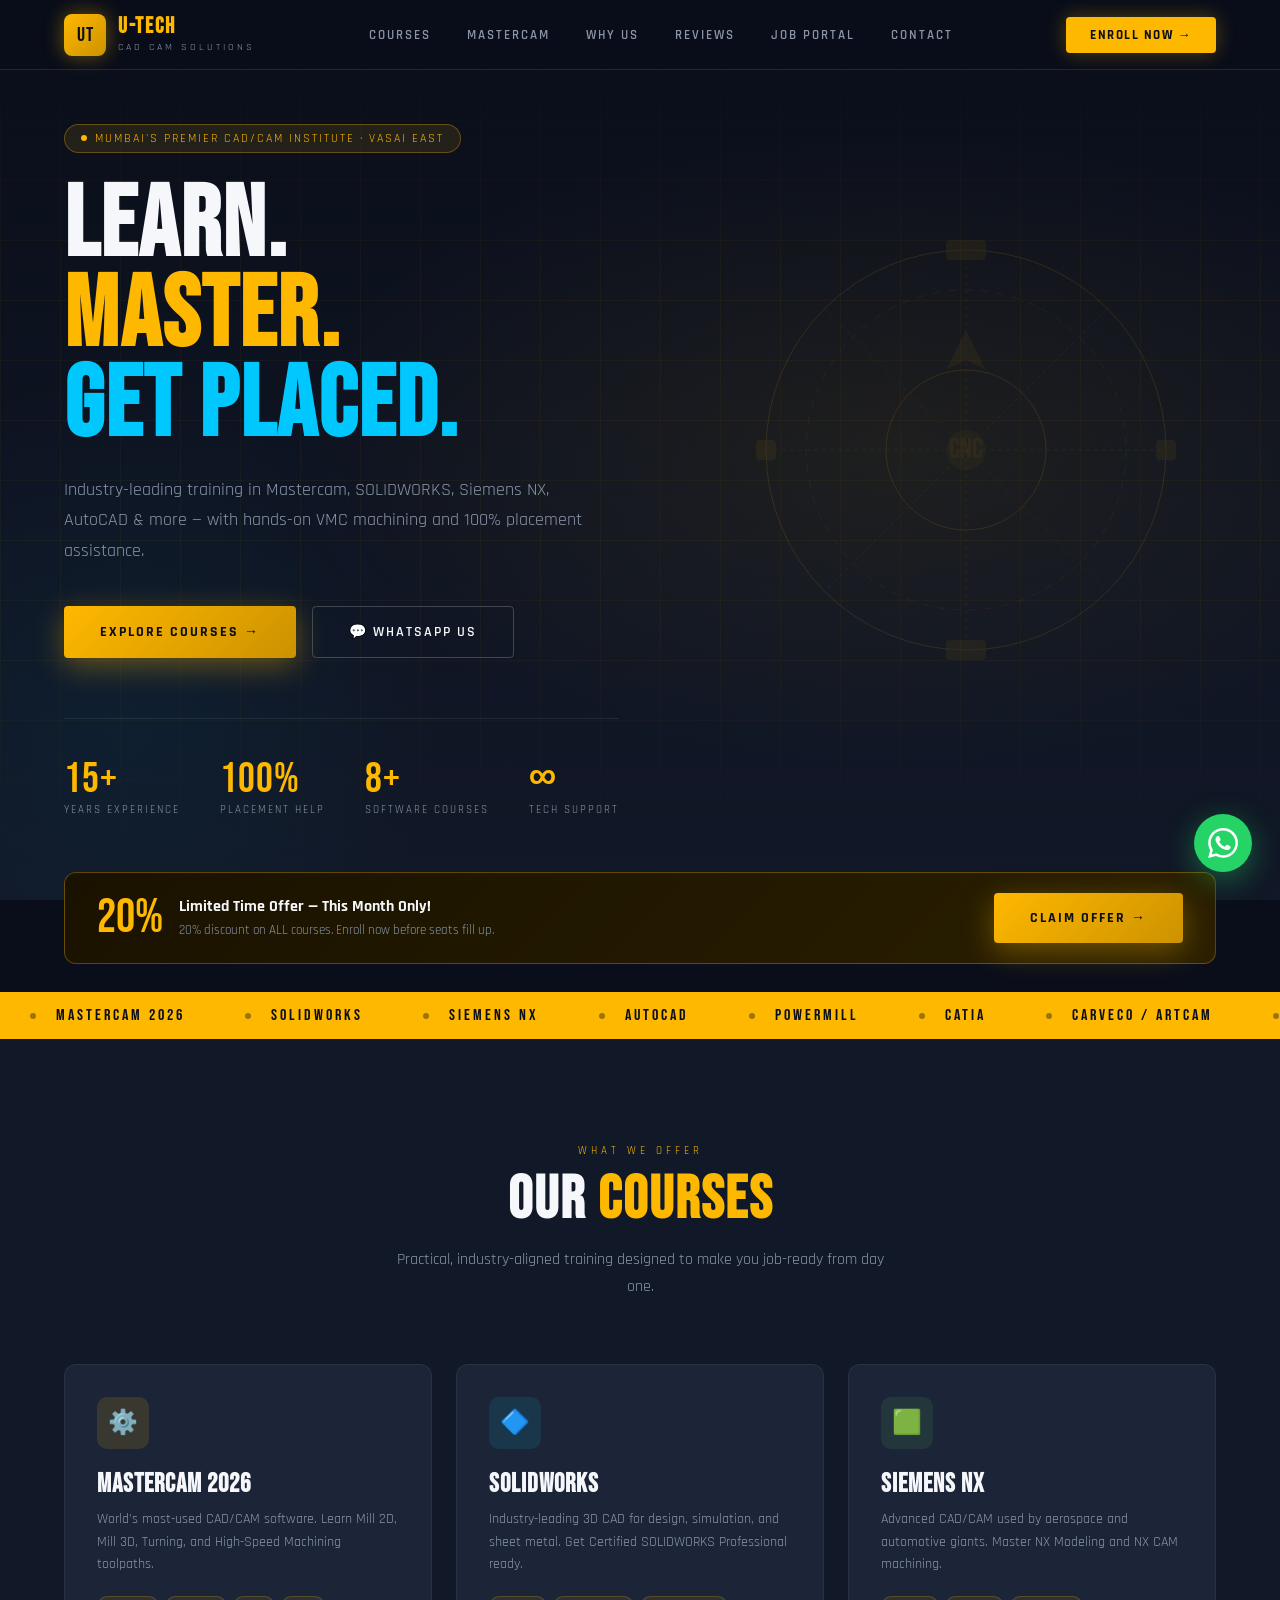
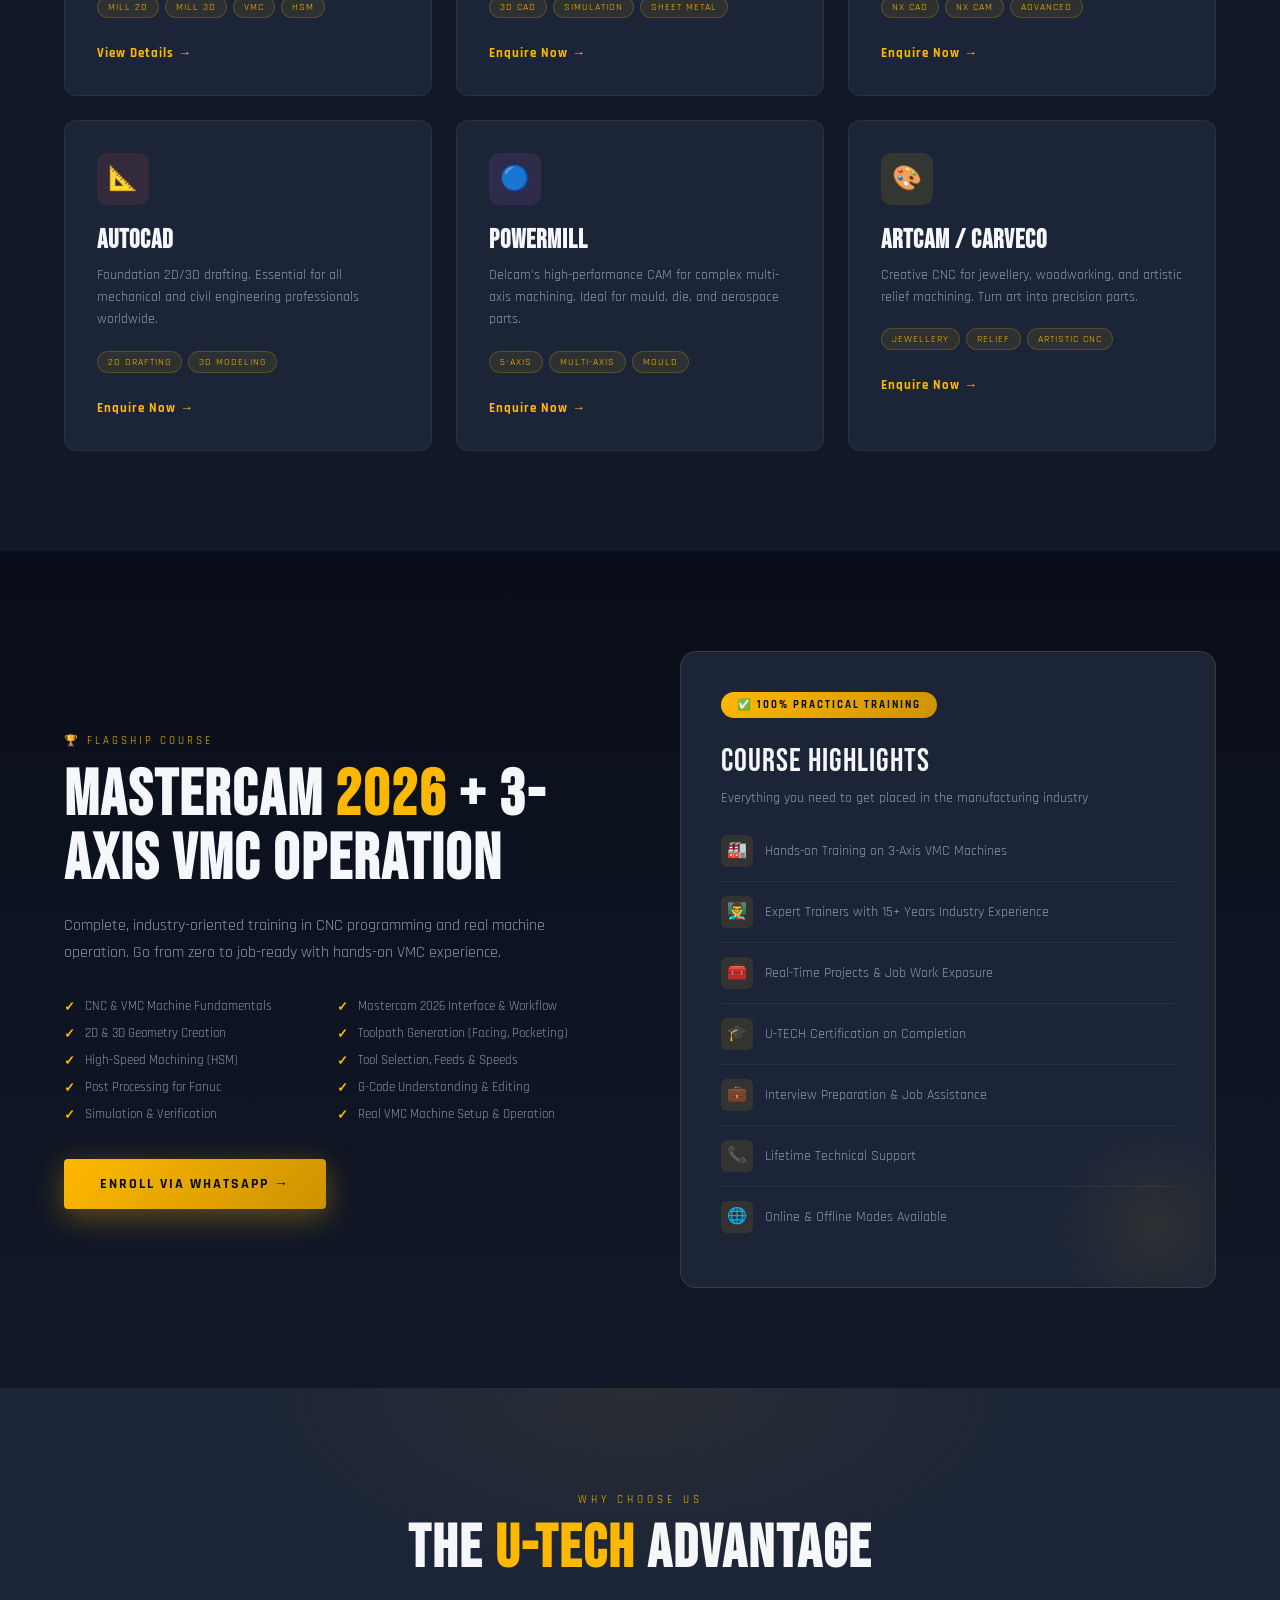
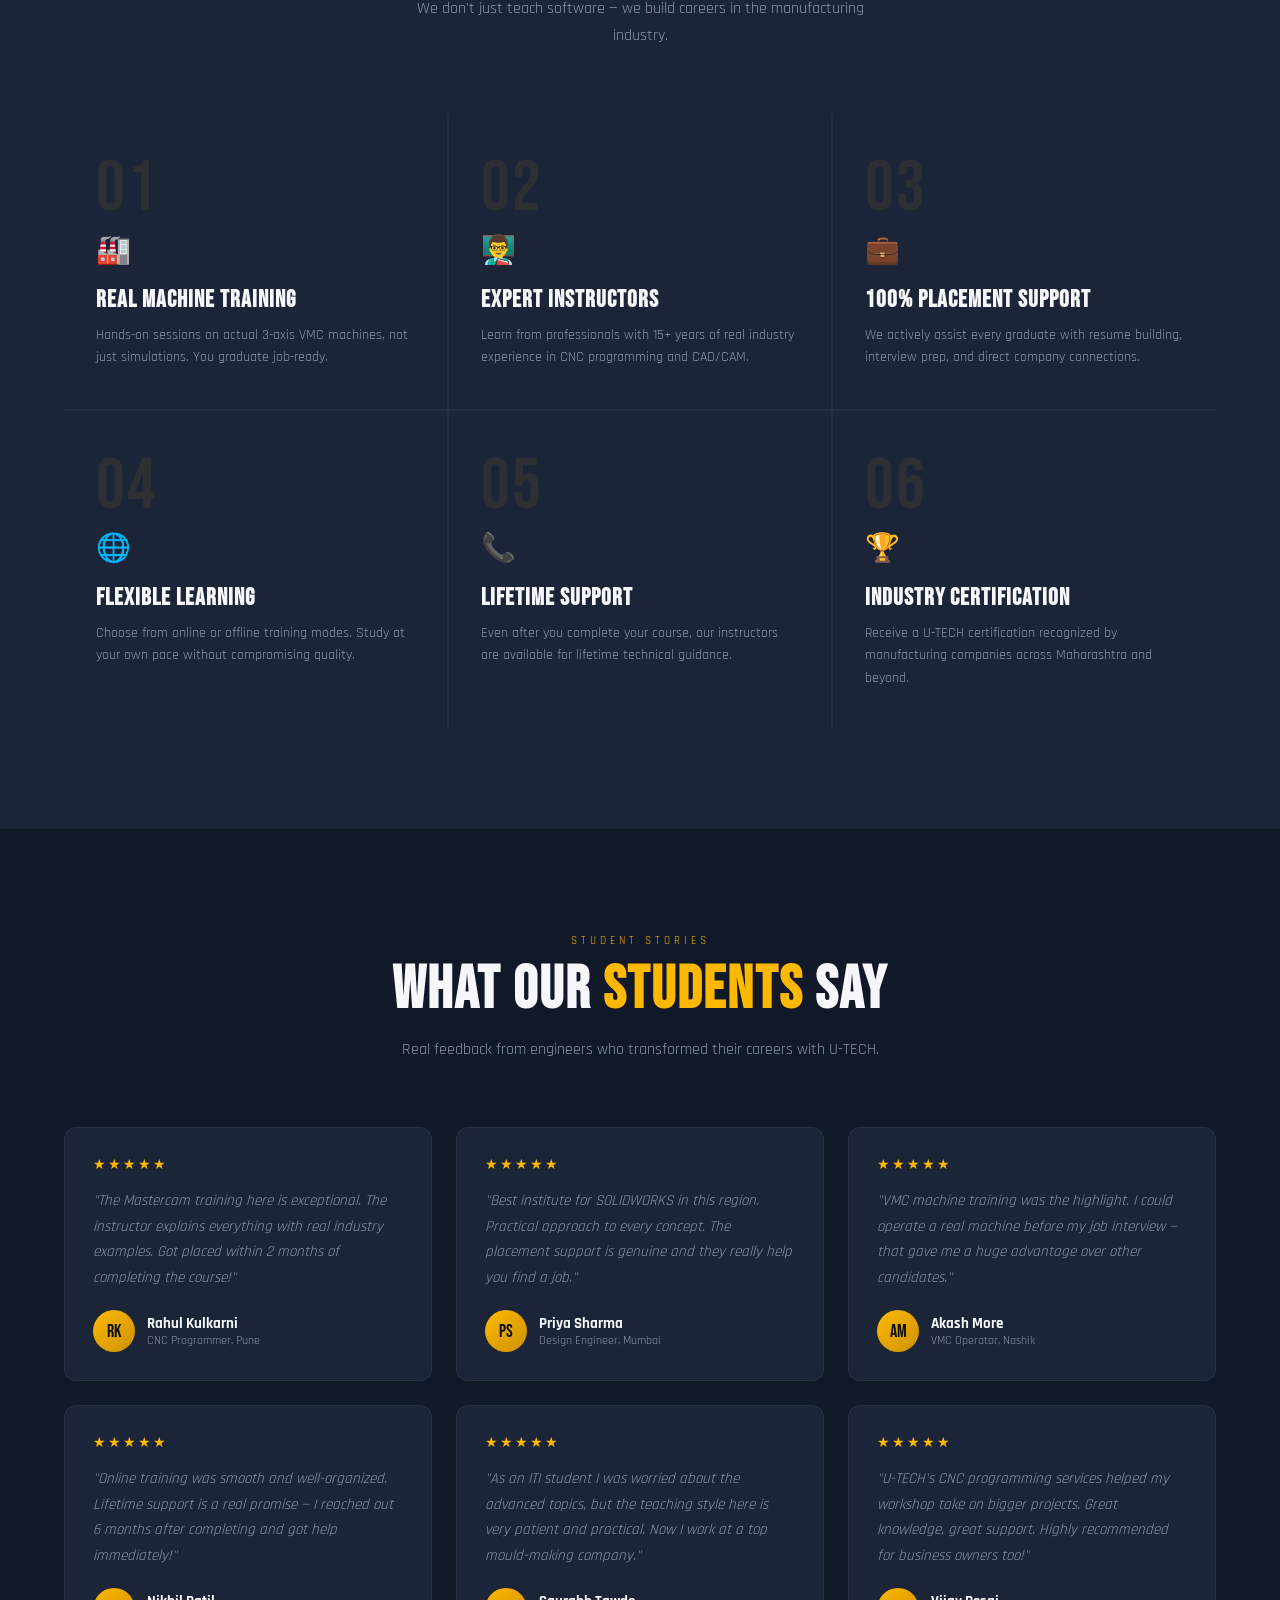
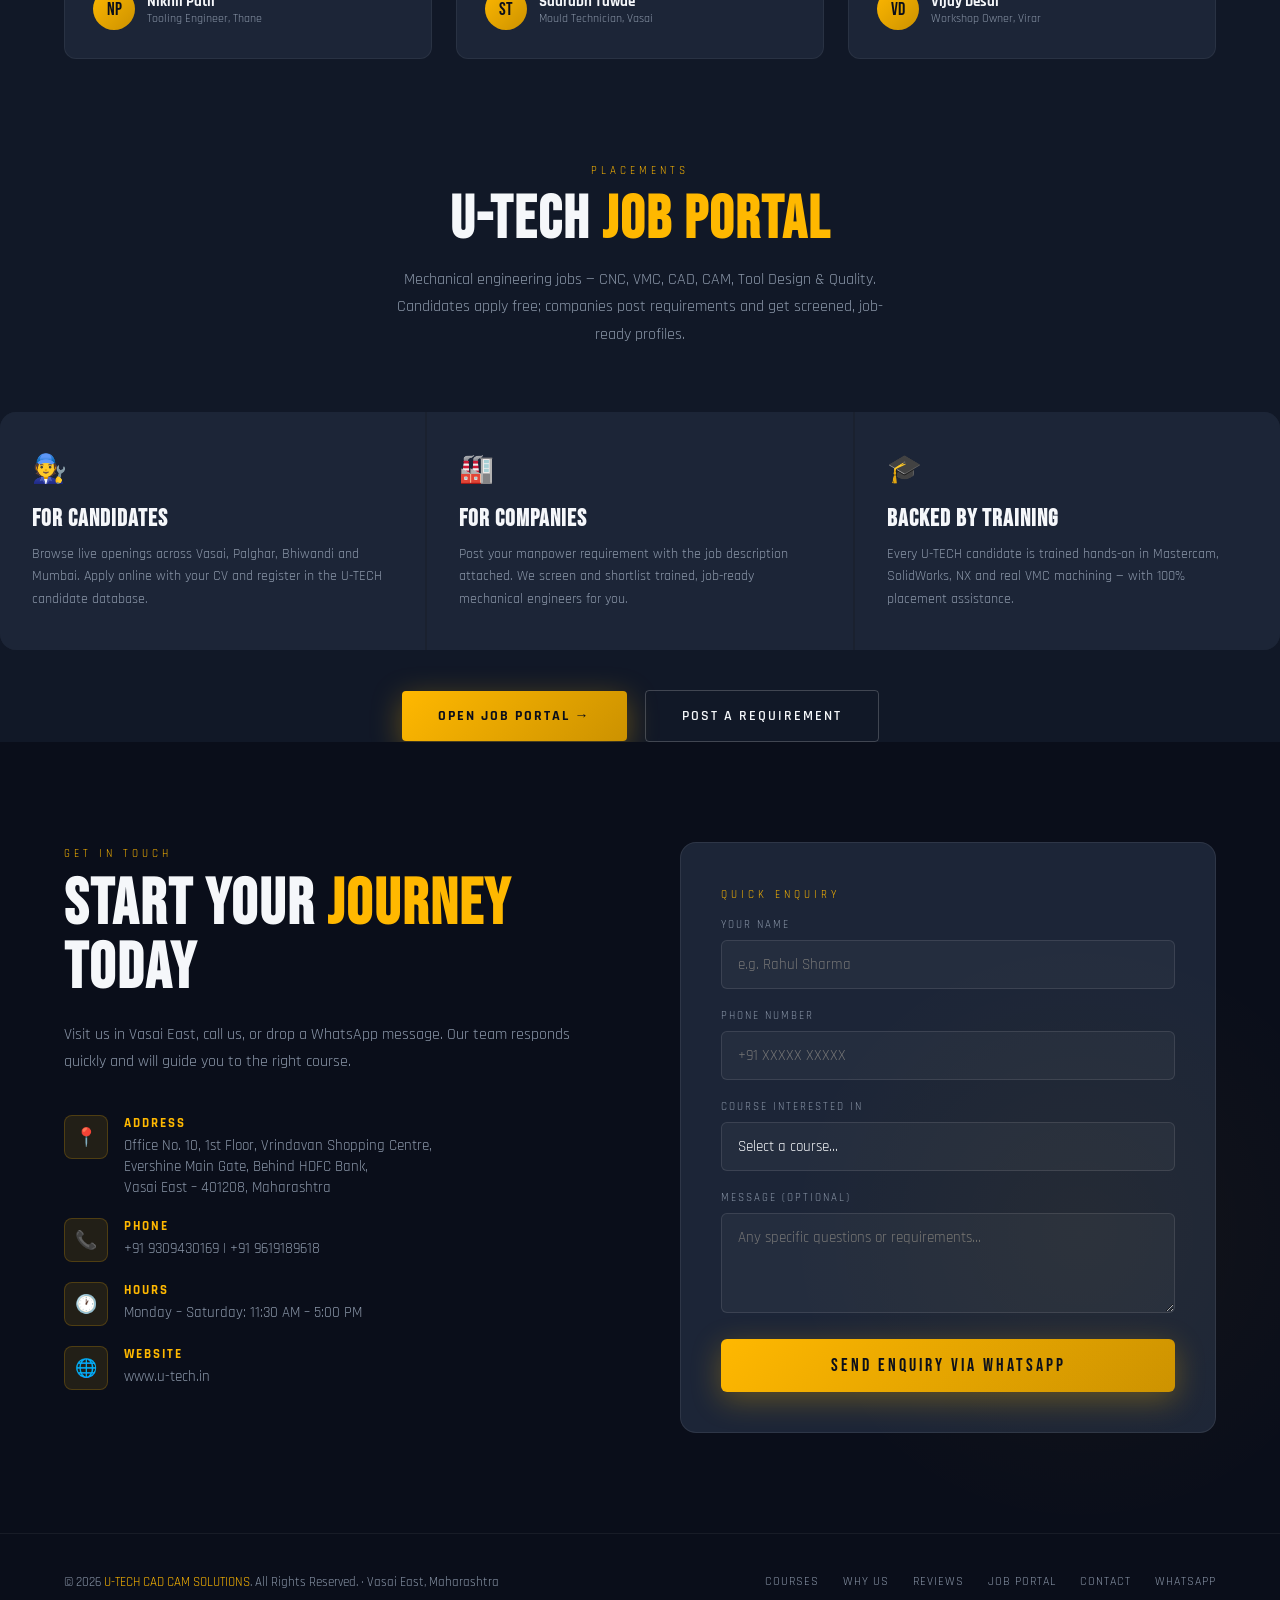
==== commit a3586ee7: "Add files via upload" ====
--- a/index.html
+++ b/index.html
@@ -994,6 +994,7 @@
     <li><a href="#featured">Mastercam</a></li>
     <li><a href="#why">Why Us</a></li>
     <li><a href="#reviews">Reviews</a></li>
+    <li><a href="#jobportal">Job Portal</a></li>
     <li><a href="#contact">Contact</a></li>
   </ul>
   <a href="https://wa.me/919619189618" class="nav-cta">Enroll Now →</a>
@@ -1333,6 +1334,36 @@
         </div>
       </div>
     </div>
+  </div>
+</section>
+
+<!-- JOB PORTAL -->
+<section id="jobportal" style="background:var(--navy-mid)">
+  <div class="section-header">
+    <div class="section-tag">Placements</div>
+    <h2 class="section-title">U-TECH <span>Job Portal</span></h2>
+    <p class="section-sub">Mechanical engineering jobs — CNC, VMC, CAD, CAM, Tool Design & Quality. Candidates apply free; companies post requirements and get screened, job-ready profiles.</p>
+  </div>
+  <div class="why-grid" style="margin-bottom:40px">
+    <div class="why-item">
+      <span class="why-icon">🧑‍🔧</span>
+      <h3>For Candidates</h3>
+      <p>Browse live openings across Vasai, Palghar, Bhiwandi and Mumbai. Apply online with your CV and register in the U-TECH candidate database.</p>
+    </div>
+    <div class="why-item">
+      <span class="why-icon">🏭</span>
+      <h3>For Companies</h3>
+      <p>Post your manpower requirement with the job description attached. We screen and shortlist trained, job-ready mechanical engineers for you.</p>
+    </div>
+    <div class="why-item">
+      <span class="why-icon">🎓</span>
+      <h3>Backed by Training</h3>
+      <p>Every U-TECH candidate is trained hands-on in Mastercam, SolidWorks, NX and real VMC machining — with 100% placement assistance.</p>
+    </div>
+  </div>
+  <div style="text-align:center">
+    <a href="jobportal.html" class="btn-primary">Open Job Portal →</a>
+    <a href="jobportal.html" class="btn-outline" style="margin-left:14px">Post a Requirement</a>
   </div>
 </section>
 
@@ -1417,6 +1448,7 @@
     <a href="#courses">Courses</a>
     <a href="#why">Why Us</a>
     <a href="#reviews">Reviews</a>
+    <a href="jobportal.html">Job Portal</a>
     <a href="#contact">Contact</a>
     <a href="https://wa.me/919619189618">WhatsApp</a>
   </div>
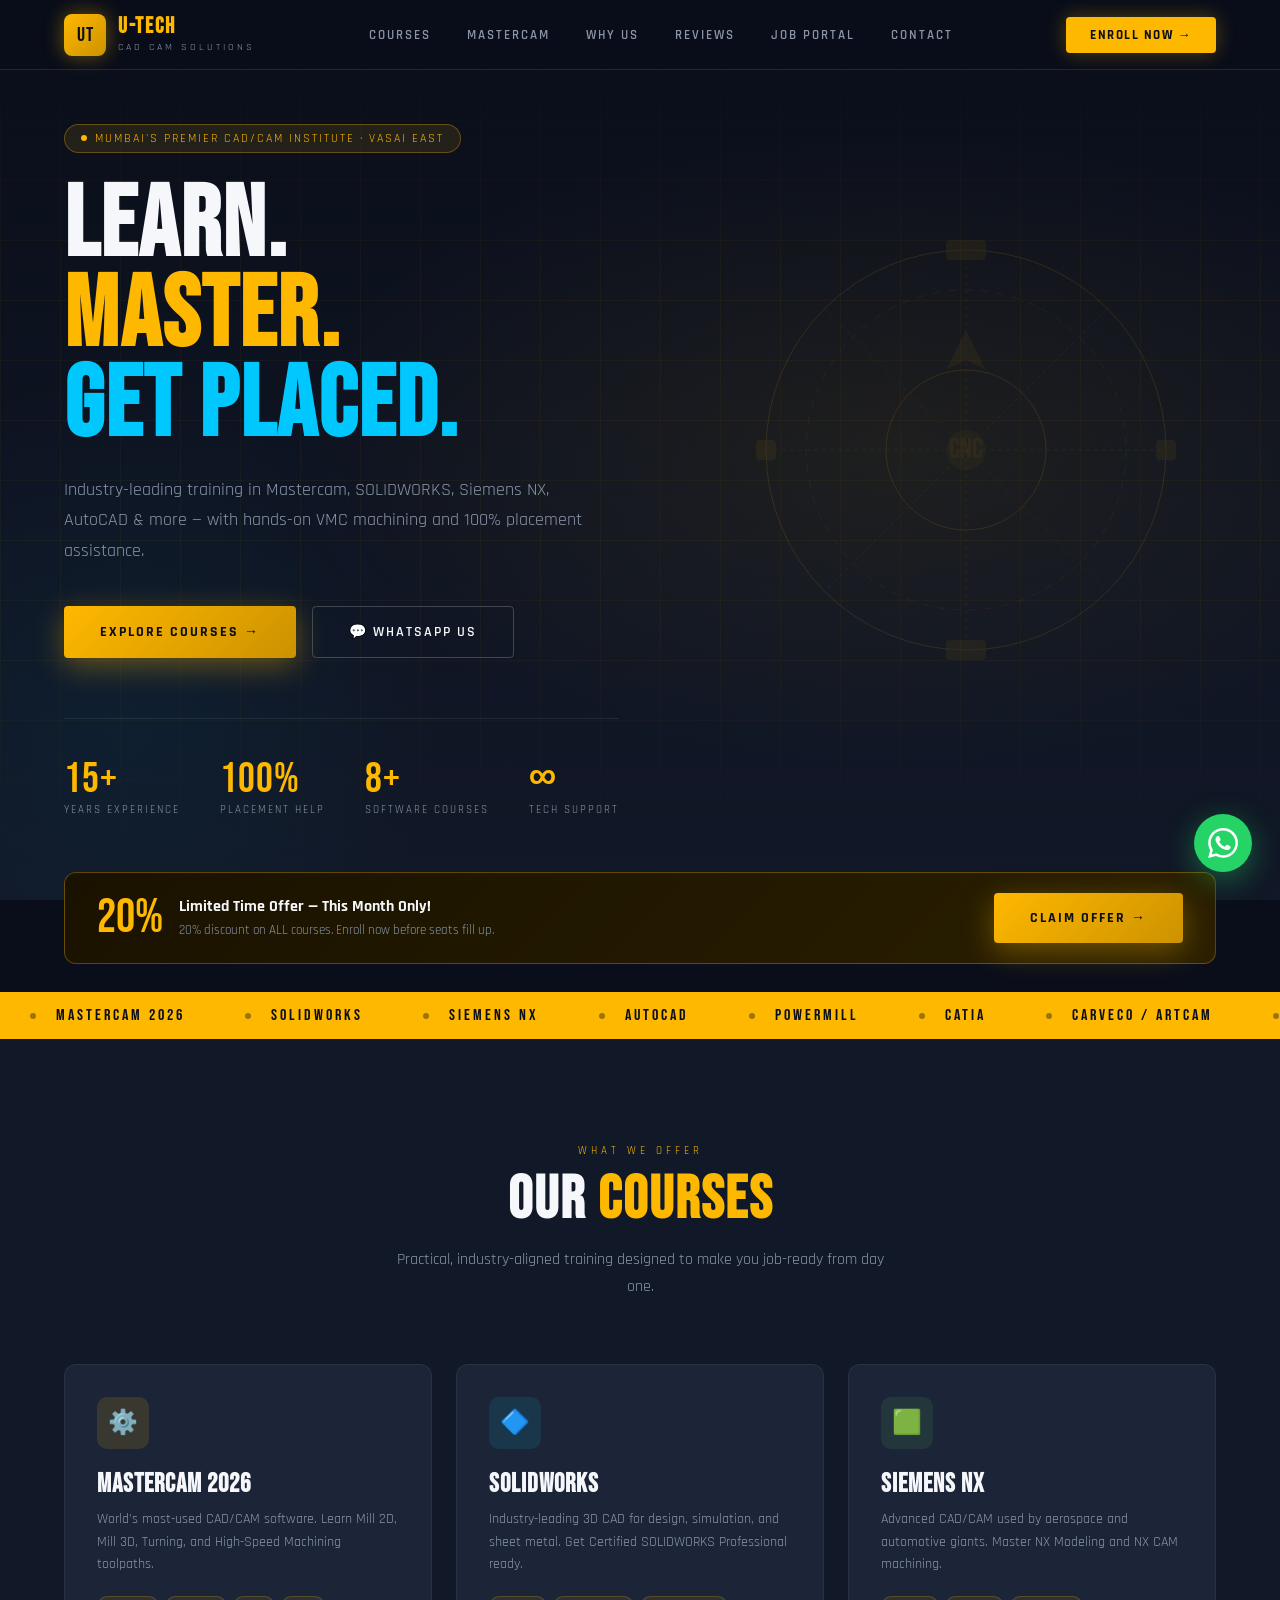
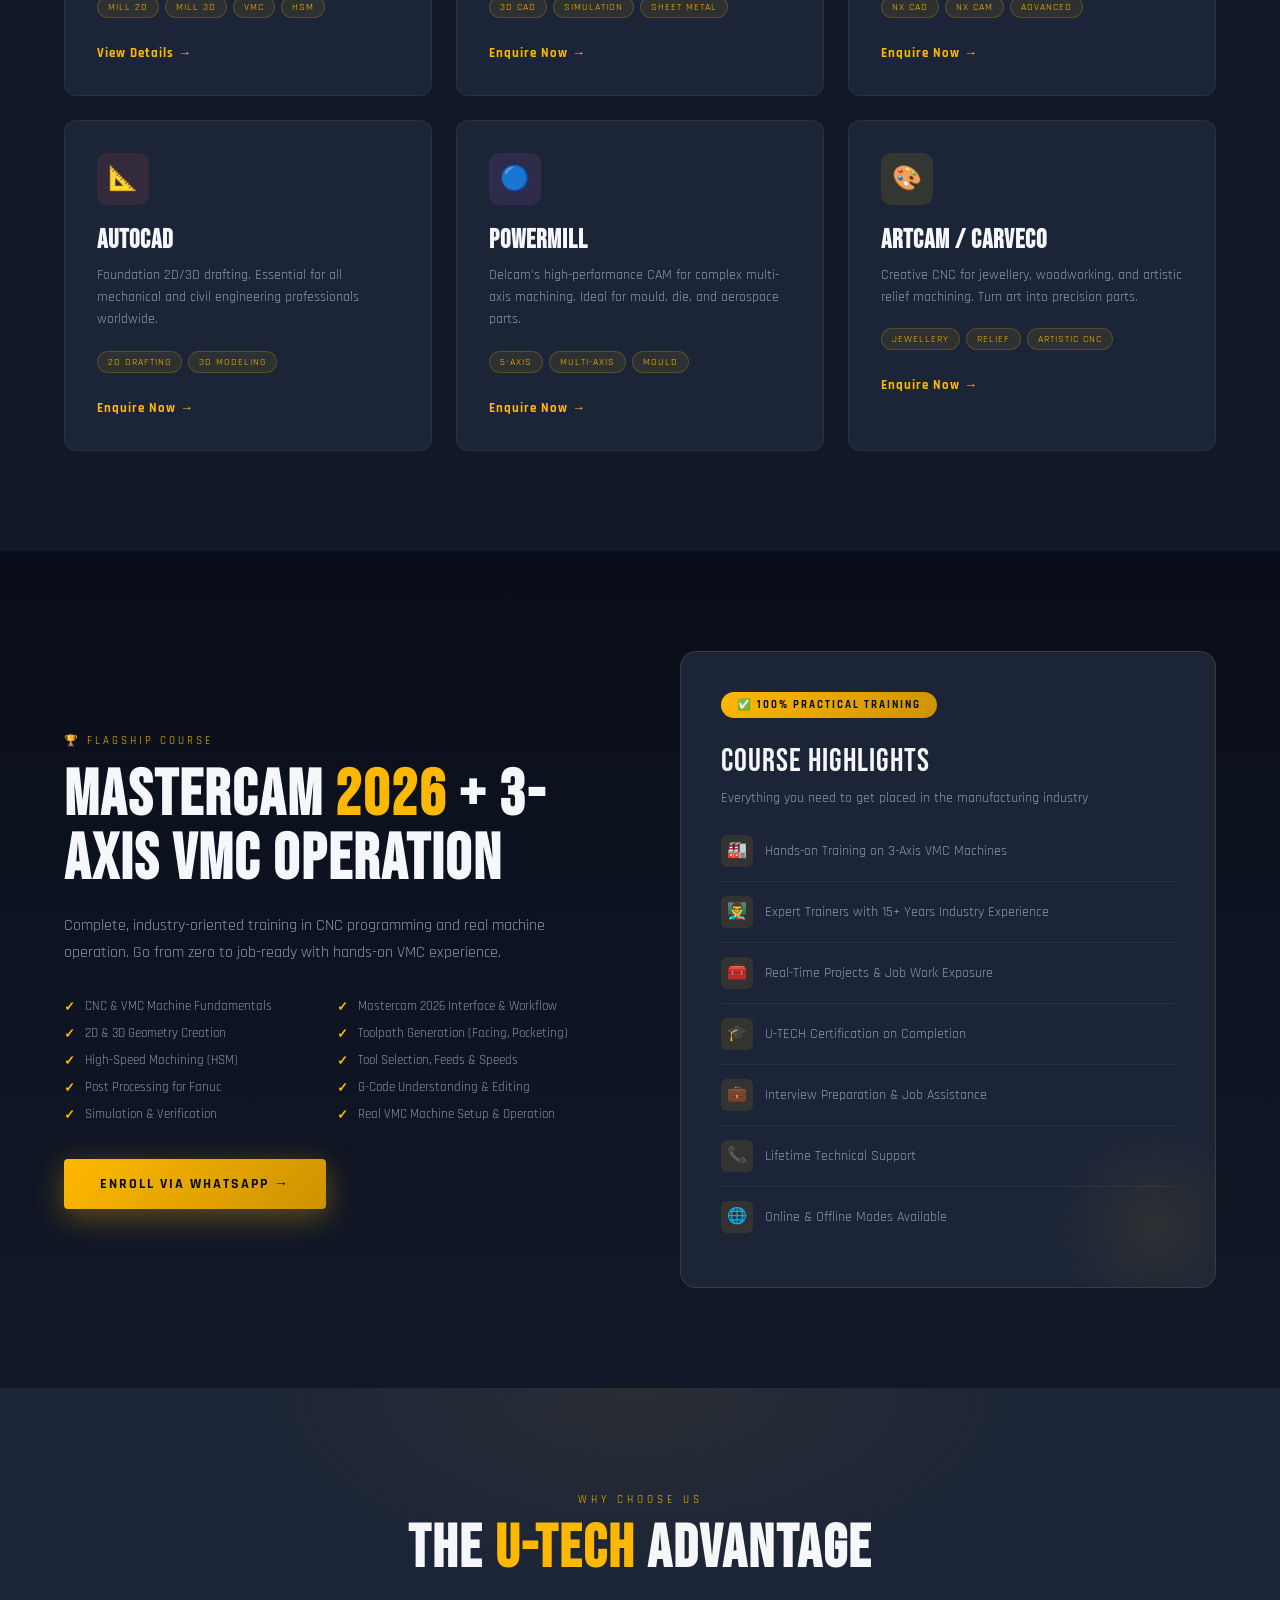
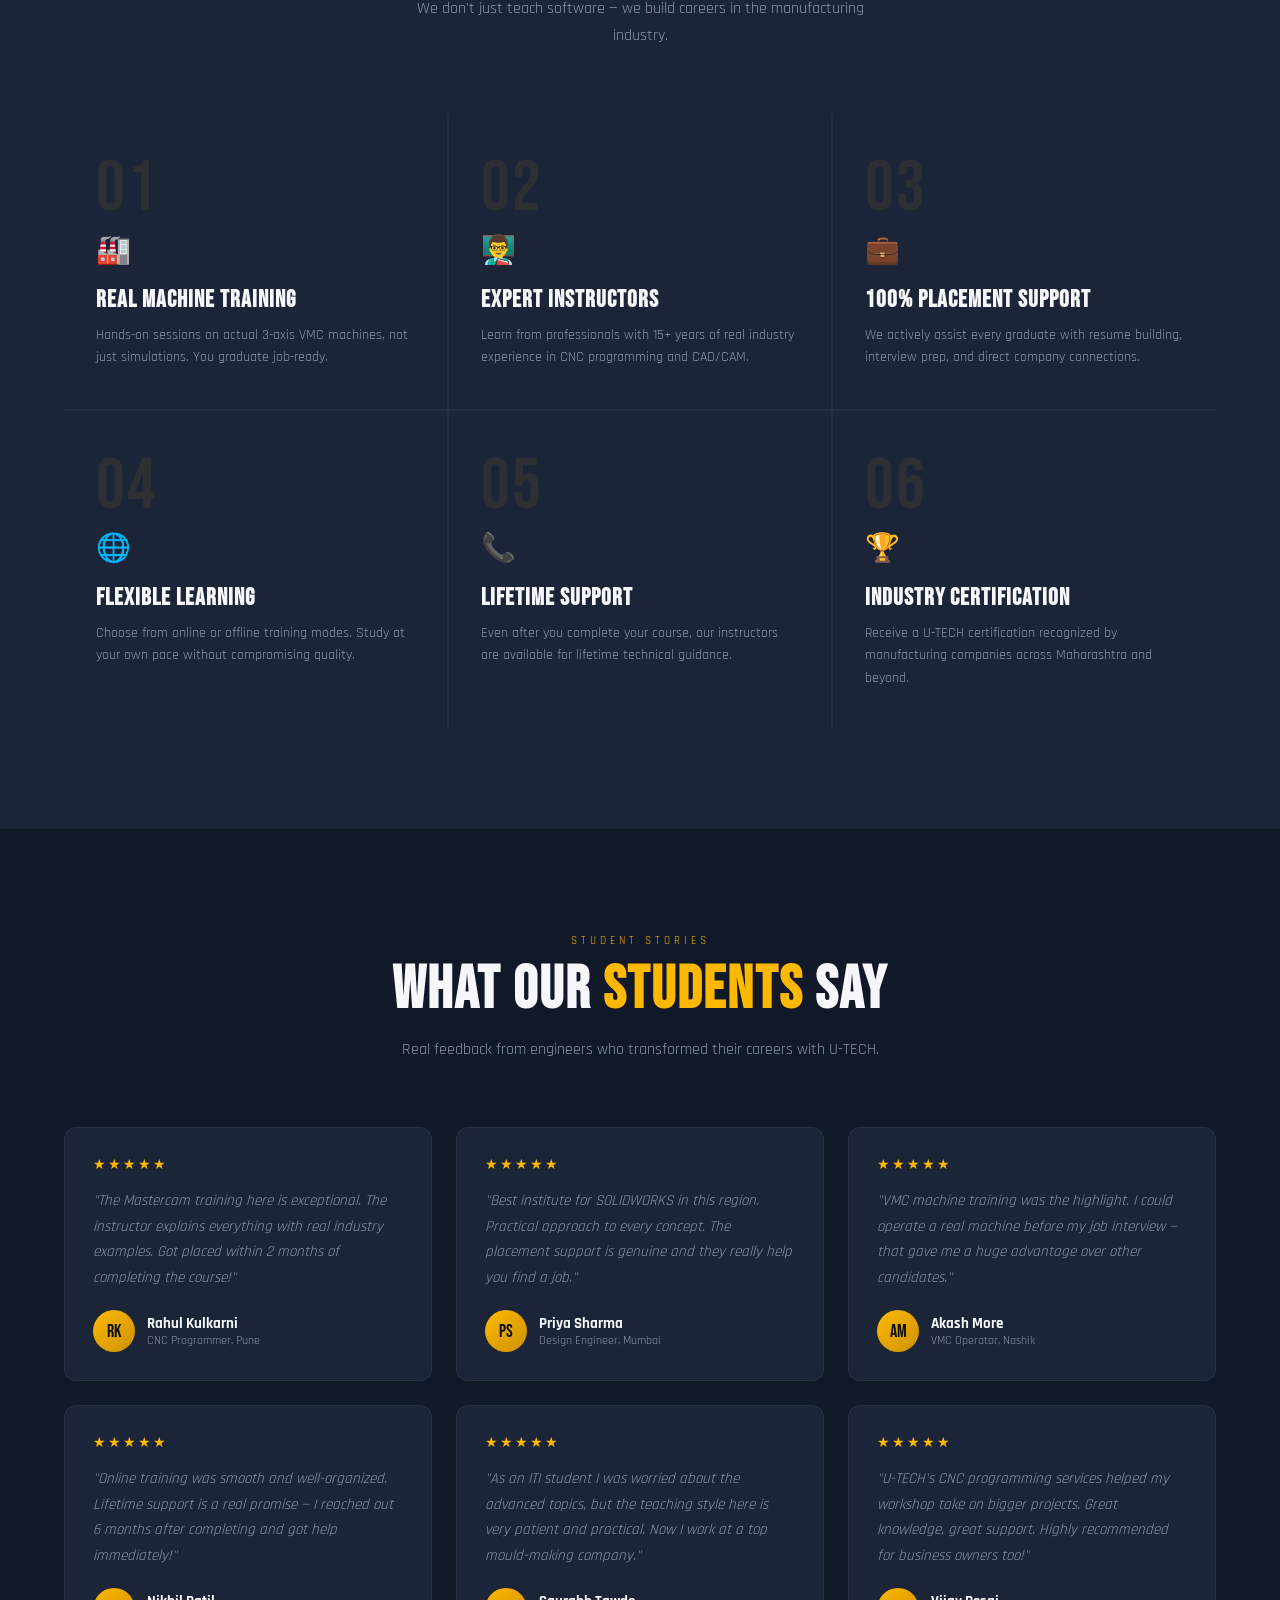
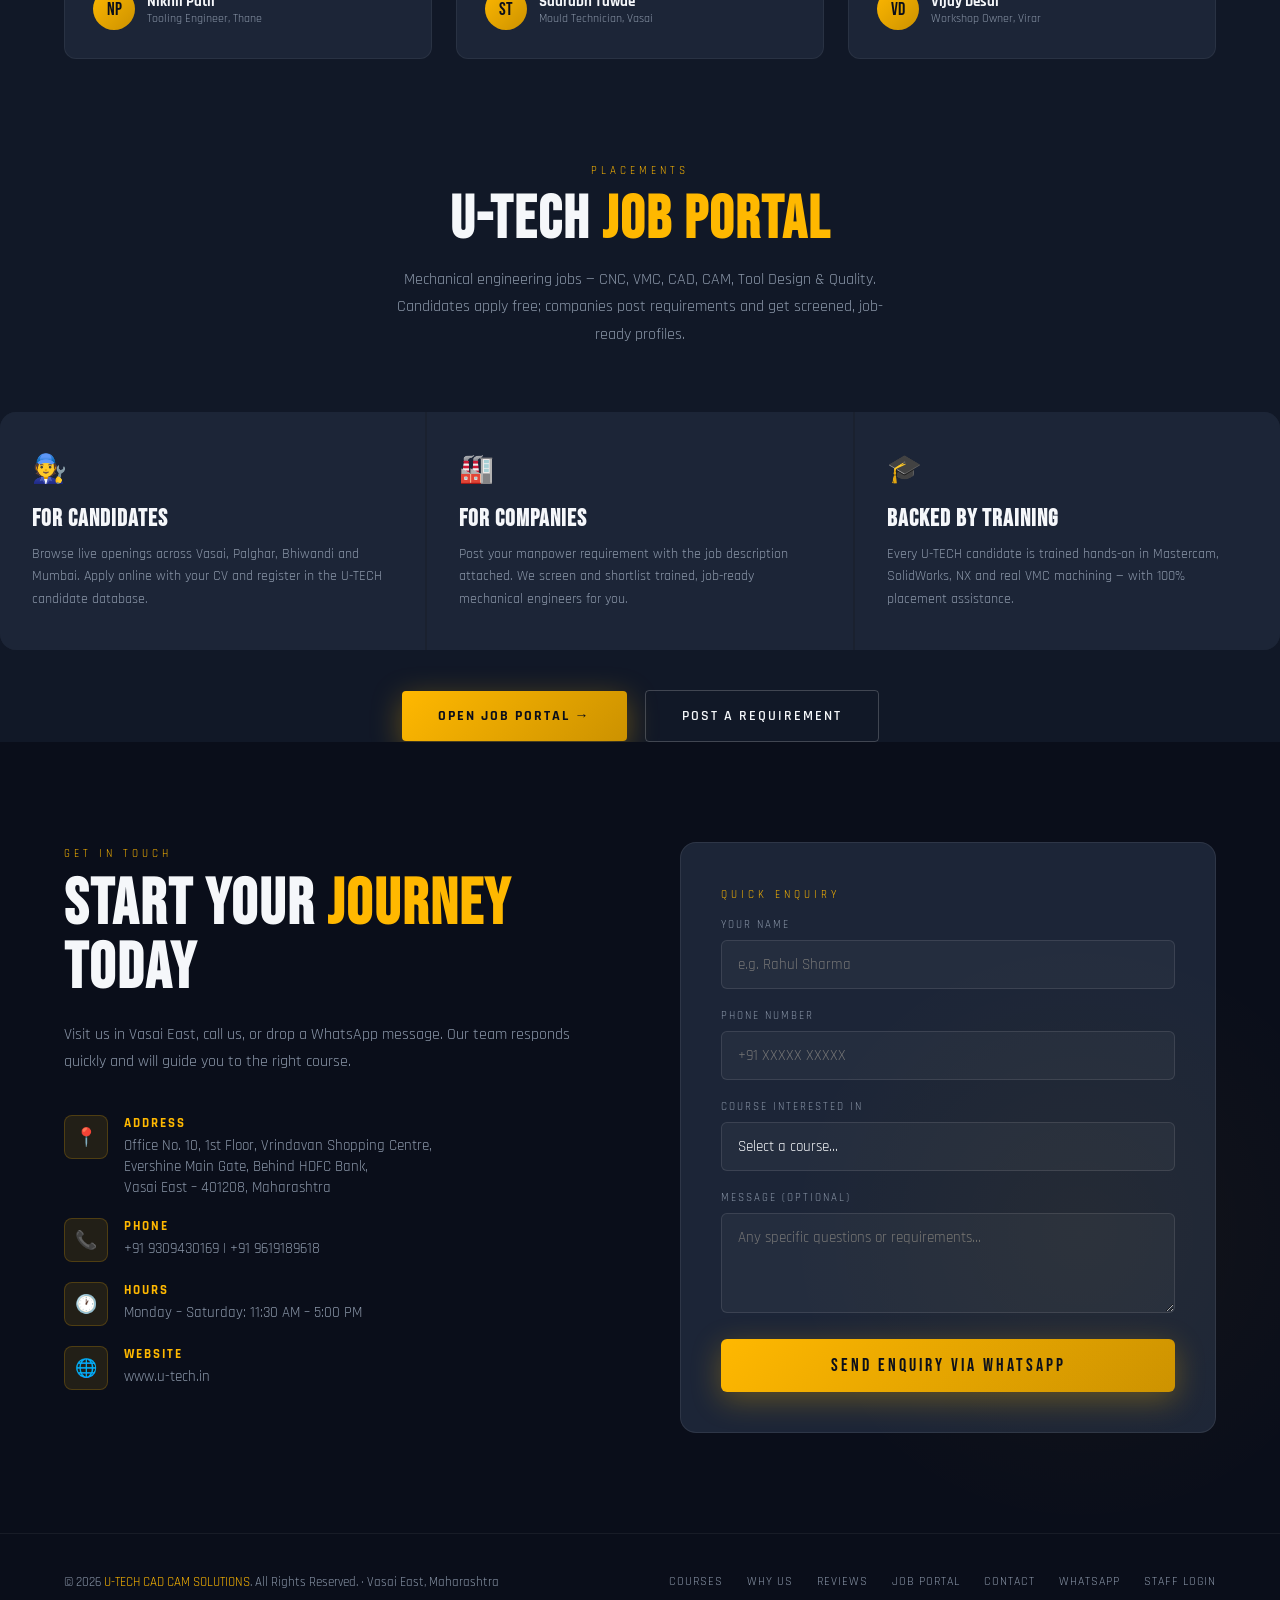
==== commit 14f75cc8: "Add Staff Login link to footer Co-Authored-By: Claude Sonnet 5.5 <noreply@anthropic.com> Claude-Sess" ====
--- a/index.html
+++ b/index.html
@@ -1451,6 +1451,7 @@
     <a href="jobportal.html">Job Portal</a>
     <a href="#contact">Contact</a>
     <a href="https://wa.me/919619189618">WhatsApp</a>
+    <a href="https://erp.u-tech.in" rel="nofollow noopener">Staff Login</a>
   </div>
 </footer>
 
